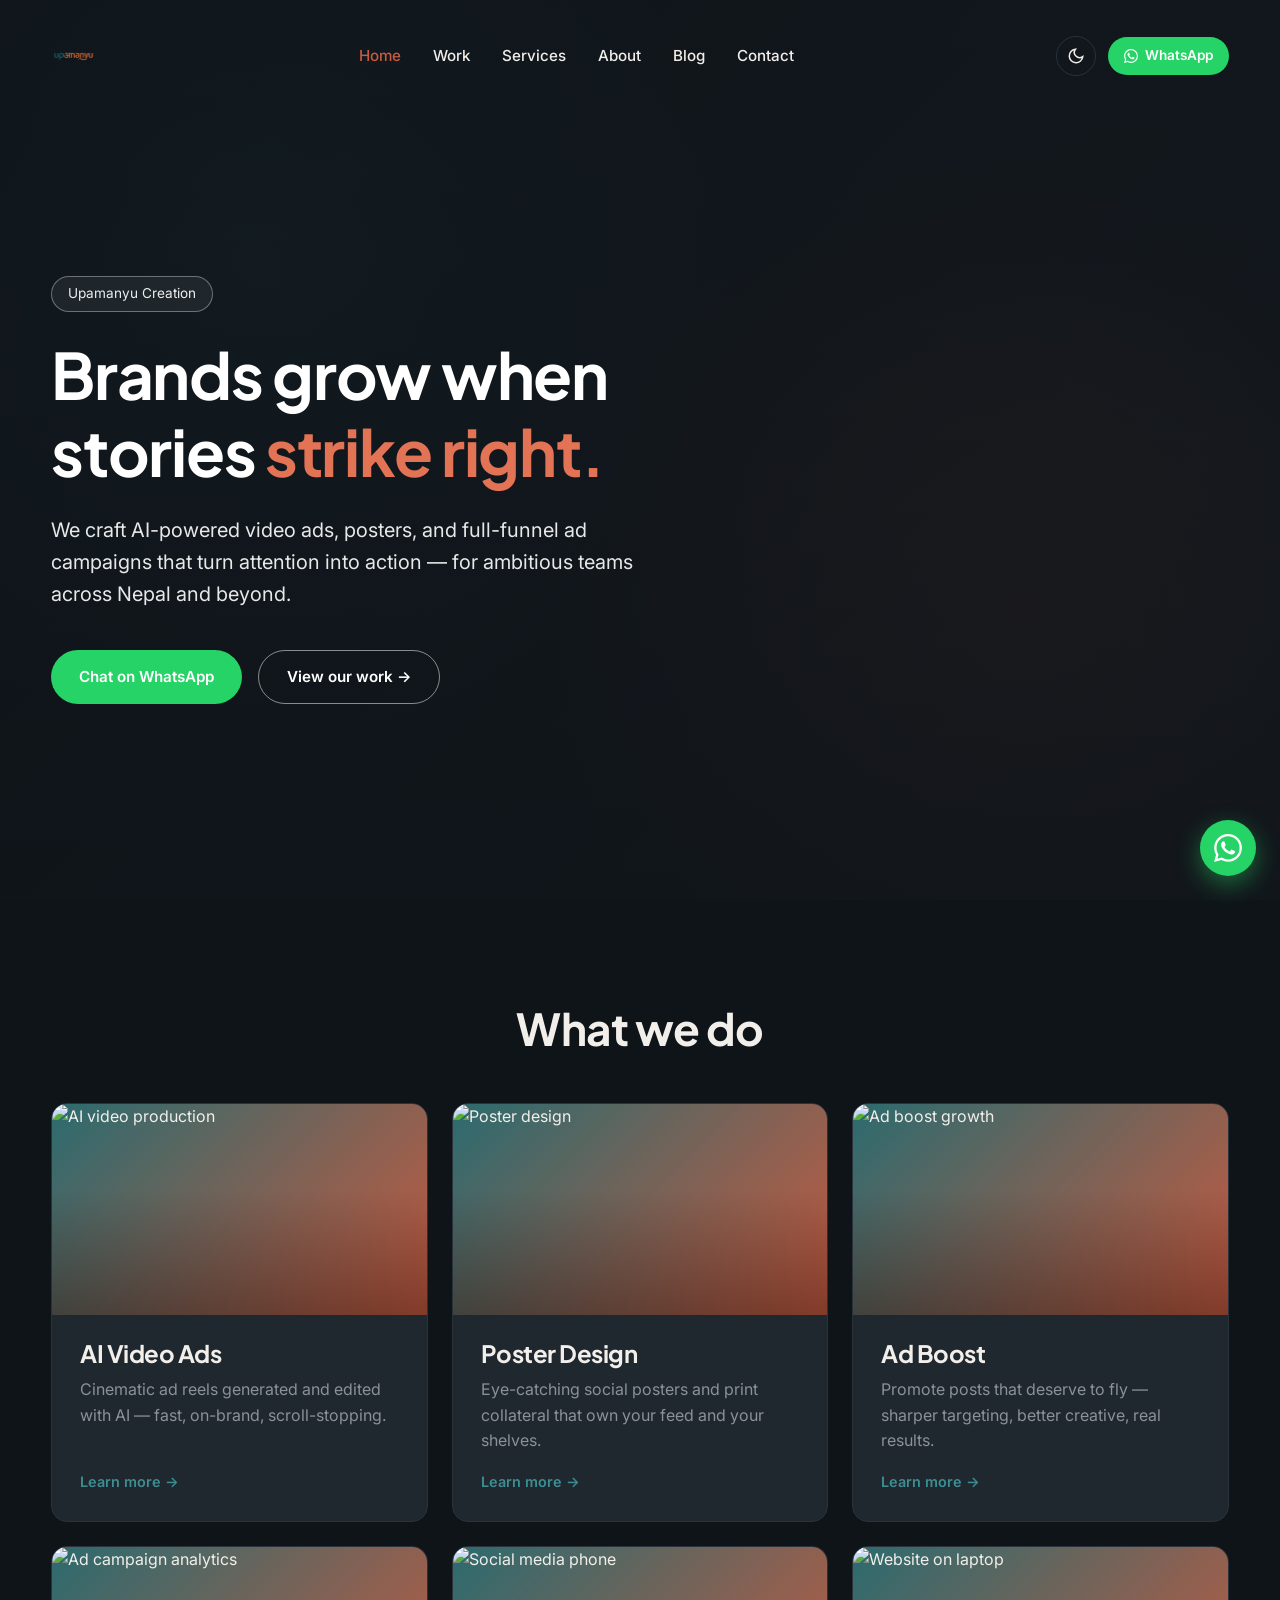
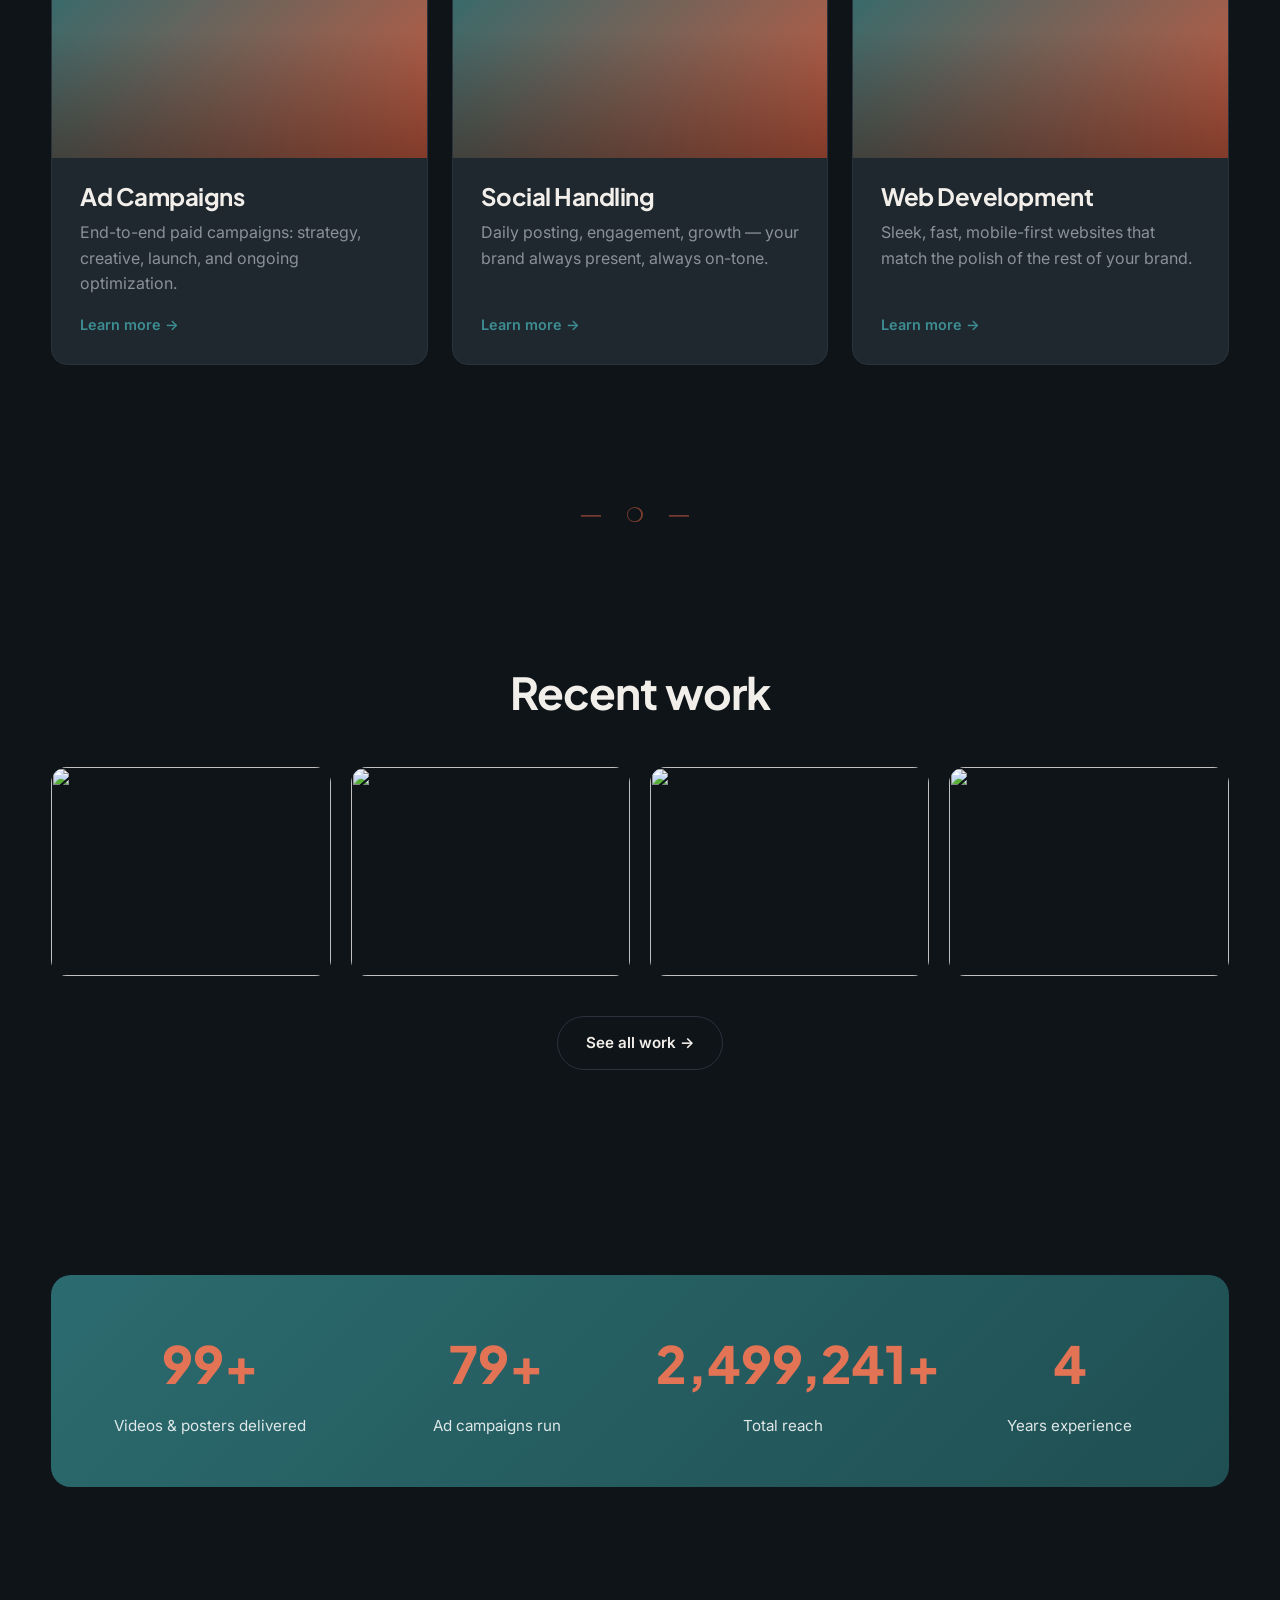
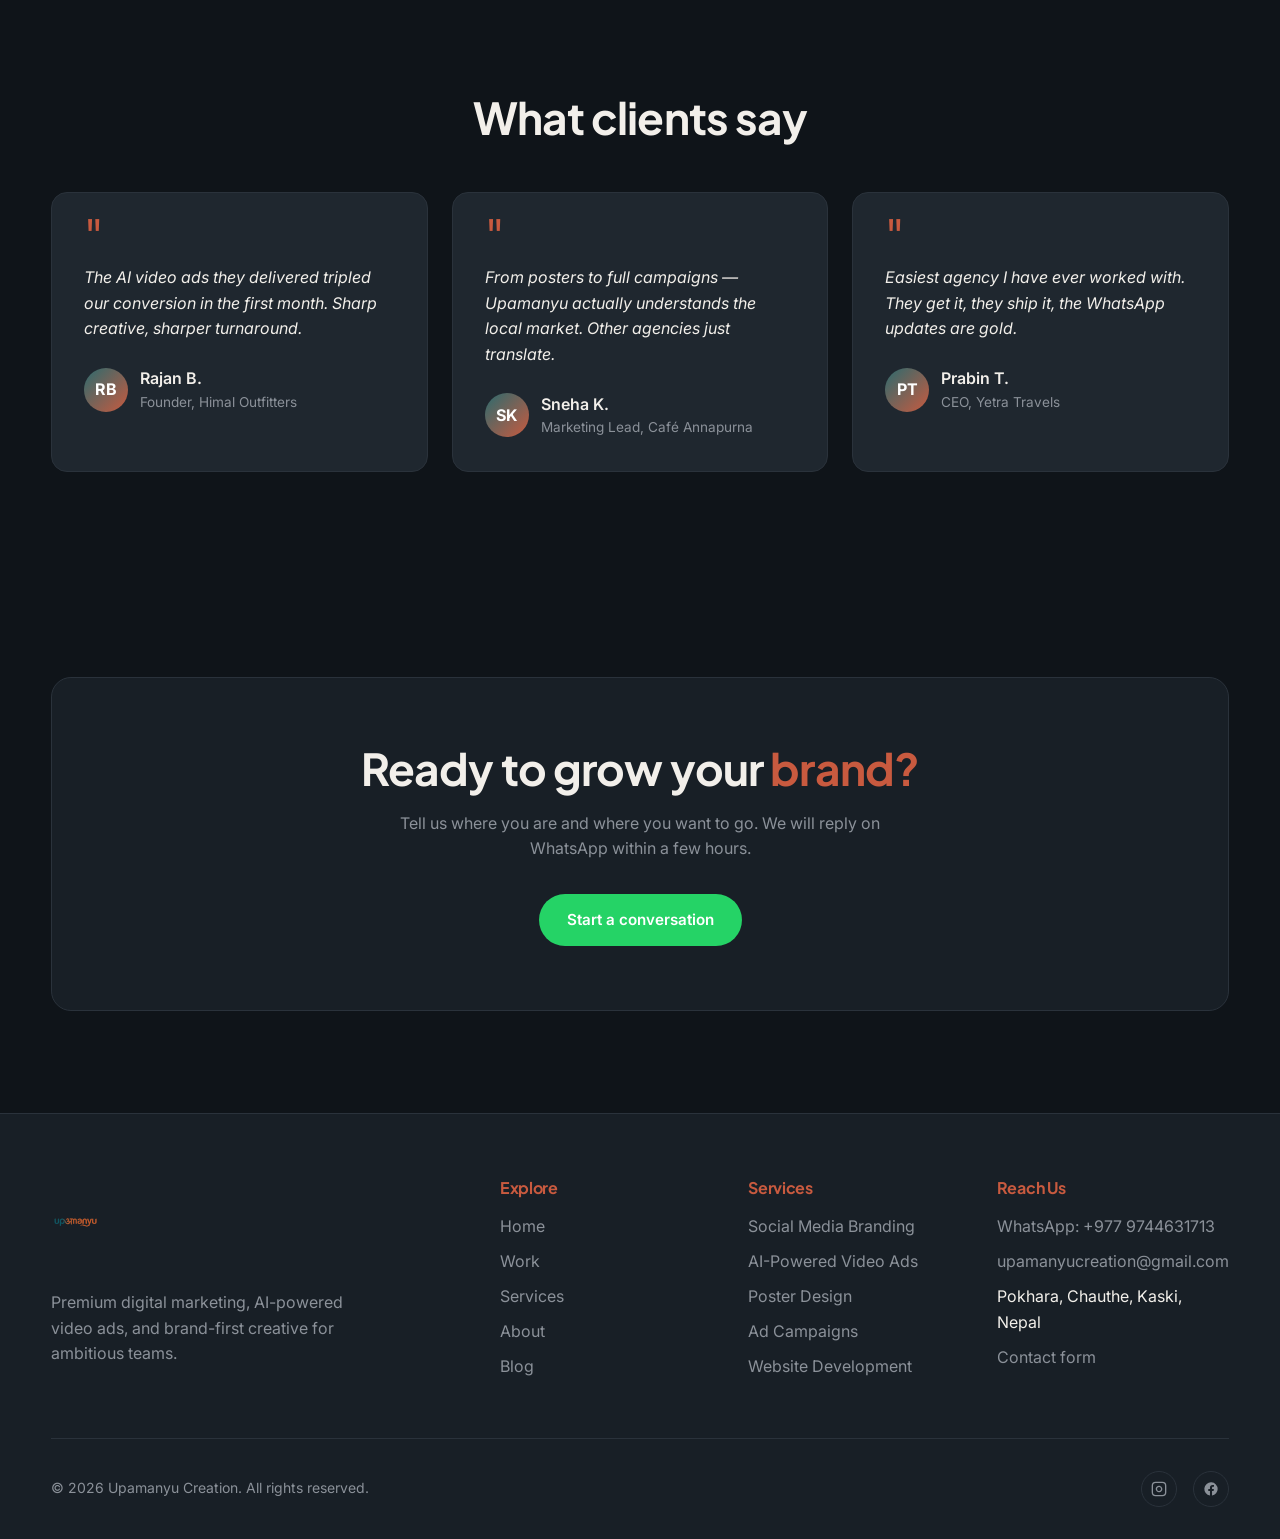
==== index.html @ 0002d5b5 "Initial commit: Upamanyu Creation website Static marketing site with local-only admin upload tool ba" ====
<!DOCTYPE html>
<html lang="en">
<head>
  <meta charset="UTF-8">
  <meta name="viewport" content="width=device-width, initial-scale=1.0">
  <title>Upamanyu Creation — AI-Powered Digital Marketing</title>
  <meta name="description" content="Upamanyu Creation — AI-powered video ads, poster design, ad campaigns, and digital marketing for ambitious brands.">
  <link rel="icon" href="assets/logo.png">
  <link rel="preconnect" href="https://fonts.googleapis.com">
  <link rel="preconnect" href="https://fonts.gstatic.com" crossorigin>
  <link href="https://fonts.googleapis.com/css2?family=Inter:wght@400;500;600&family=Plus+Jakarta+Sans:wght@600;700;800&family=Noto+Sans+Devanagari:wght@500;700&display=swap" rel="stylesheet">
  <link rel="stylesheet" href="css/styles.css">
</head>
<body data-page="home">

  <!-- ====== NAVBAR ====== -->
  <nav class="navbar">
    <div class="container">
      <a href="index.html" class="nav-logo"><img src="assets/logo.png" alt="Upamanyu Creation"></a>
      <ul class="nav-links">
        <li><a href="index.html">Home</a></li>
        <li><a href="work.html">Work</a></li>
        <li><a href="services.html">Services</a></li>
        <li><a href="about.html">About</a></li>
        <li><a href="blog.html">Blog</a></li>
        <li><a href="contact.html">Contact</a></li>
      </ul>
      <div class="nav-actions">
        <button class="theme-toggle" data-theme-toggle aria-label="Toggle theme">
          <svg class="icon-moon" width="18" height="18" viewBox="0 0 24 24" fill="none" stroke="currentColor" stroke-width="2"><path d="M21 12.79A9 9 0 1 1 11.21 3 7 7 0 0 0 21 12.79z"/></svg>
          <svg class="icon-sun"  width="18" height="18" viewBox="0 0 24 24" fill="none" stroke="currentColor" stroke-width="2"><circle cx="12" cy="12" r="4"/><path d="M12 2v2M12 20v2M4.93 4.93l1.41 1.41M17.66 17.66l1.41 1.41M2 12h2M20 12h2M4.93 19.07l1.41-1.41M17.66 6.34l1.41-1.41"/></svg>
        </button>
        <a class="nav-whatsapp" href="https://wa.me/9779744631713" target="_blank" rel="noopener">
          <svg width="14" height="14" viewBox="0 0 24 24" fill="currentColor"><path d="M.057 24l1.687-6.163a11.867 11.867 0 0 1-1.587-5.946C.16 5.335 5.495 0 12.05 0a11.82 11.82 0 0 1 8.413 3.488 11.824 11.824 0 0 1 3.48 8.414c-.003 6.557-5.338 11.892-11.893 11.892a11.9 11.9 0 0 1-5.688-1.448L.057 24zm6.597-3.807c1.676.995 3.276 1.591 5.392 1.592 5.448 0 9.886-4.434 9.889-9.885.002-5.462-4.415-9.89-9.881-9.892-5.452 0-9.887 4.434-9.889 9.884-.001 2.225.651 3.891 1.746 5.634l-.999 3.648 3.742-.981zm11.387-5.464c-.074-.124-.272-.198-.57-.347-.297-.149-1.758-.868-2.031-.967-.272-.099-.47-.149-.669.149-.198.297-.768.967-.941 1.165-.173.198-.347.223-.644.074-.297-.149-1.255-.462-2.39-1.475-.883-.788-1.48-1.761-1.653-2.059-.173-.297-.018-.458.13-.606.134-.133.297-.347.446-.521.149-.173.198-.297.297-.495.099-.198.05-.371-.025-.52-.075-.149-.669-1.611-.916-2.206-.242-.579-.487-.5-.669-.51l-.57-.01c-.198 0-.52.074-.792.371-.272.297-1.04 1.016-1.04 2.479 0 1.462 1.065 2.875 1.213 3.074.149.198 2.095 3.2 5.076 4.487.71.306 1.263.489 1.694.626.712.226 1.36.194 1.872.118.571-.085 1.758-.719 2.006-1.413.248-.694.248-1.289.173-1.413z"/></svg>
          WhatsApp
        </a>
        <button class="hamburger" aria-label="Open menu"><span></span><span></span><span></span></button>
      </div>
    </div>
  </nav>

  <!-- ====== HERO ====== -->
  <section class="hero">
    <div class="hero-bg"></div>
    <video class="hero-bg-video" autoplay muted loop playsinline preload="metadata" aria-hidden="true">
      <source src="assets/videos/main-bg.mp4" type="video/mp4">
    </video>
    <div class="hero-bg-overlay"></div>
    <div class="container">
      <div class="hero-content reveal">
        <span class="hero-eyebrow">Upamanyu Creation</span>
        <h1>Brands grow when stories <span class="accent">strike right.</span></h1>
        <p class="lead">We craft AI-powered video ads, posters, and full-funnel ad campaigns that turn attention into action — for ambitious teams across Nepal and beyond.</p>
        <div class="hero-ctas">
          <a class="btn btn-whatsapp" href="https://wa.me/9779744631713" target="_blank" rel="noopener">Chat on WhatsApp</a>
          <a class="btn btn-secondary" href="work.html">View our work →</a>
        </div>
      </div>
    </div>
  </section>

  <!-- ====== SERVICES TEASER ====== -->
  <section class="section">
    <div class="container">
      <div class="section-title reveal">
        <h2>What we do</h2>
      </div>
      <div class="services-grid">
        <a class="service-card reveal" href="services.html#ai-video">
          <div class="thumb"><img src="https://images.unsplash.com/photo-1492691527719-9d1e07e534b4?w=900&q=70" alt="AI video production"></div>
          <div class="body"><h3>AI Video Ads</h3><p>Cinematic ad reels generated and edited with AI — fast, on-brand, scroll-stopping.</p><span>Learn more →</span></div>
        </a>
        <a class="service-card reveal" href="services.html#posters">
          <div class="thumb"><img src="https://images.unsplash.com/photo-1558655146-9f40138edfeb?w=900&q=70" alt="Poster design"></div>
          <div class="body"><h3>Poster Design</h3><p>Eye-catching social posters and print collateral that own your feed and your shelves.</p><span>Learn more →</span></div>
        </a>
        <a class="service-card reveal" href="services.html#boost">
          <div class="thumb"><img src="https://images.unsplash.com/photo-1432888622747-4eb9a8efeb07?w=900&q=70" alt="Ad boost growth"></div>
          <div class="body"><h3>Ad Boost</h3><p>Promote posts that deserve to fly — sharper targeting, better creative, real results.</p><span>Learn more →</span></div>
        </a>
        <a class="service-card reveal" href="services.html#campaigns">
          <div class="thumb"><img src="https://images.unsplash.com/photo-1551288049-bebda4e38f71?w=900&q=70" alt="Ad campaign analytics"></div>
          <div class="body"><h3>Ad Campaigns</h3><p>End-to-end paid campaigns: strategy, creative, launch, and ongoing optimization.</p><span>Learn more →</span></div>
        </a>
        <a class="service-card reveal" href="services.html#social">
          <div class="thumb"><img src="https://images.unsplash.com/photo-1611162617213-7d7a39e9b1d7?w=900&q=70" alt="Social media phone"></div>
          <div class="body"><h3>Social Handling</h3><p>Daily posting, engagement, growth — your brand always present, always on-tone.</p><span>Learn more →</span></div>
        </a>
        <a class="service-card reveal" href="services.html#web">
          <div class="thumb"><img src="https://images.unsplash.com/photo-1517180102446-f3ece451e9d8?w=900&q=70" alt="Website on laptop"></div>
          <div class="body"><h3>Web Development</h3><p>Sleek, fast, mobile-first websites that match the polish of the rest of your brand.</p><span>Learn more →</span></div>
        </a>
      </div>
    </div>
  </section>

  <div class="section-divider">— ❍ —</div>

  <!-- ====== FEATURED WORK ====== -->
  <section class="section">
    <div class="container">
      <div class="section-title reveal">
        <h2>Recent work</h2>
      </div>
      <div class="work-preview">
        <div class="card reveal"><img src="https://images.unsplash.com/photo-1611162617213-7d7a39e9b1d7?w=800&q=70" alt=""><div class="overlay"><div><span>Video Ad</span><h4>Spring collection reel</h4></div></div></div>
        <div class="card reveal"><img src="https://images.unsplash.com/photo-1542744173-8e7e53415bb0?w=800&q=70" alt=""><div class="overlay"><div><span>Campaign</span><h4>Festival launch</h4></div></div></div>
        <div class="card reveal"><img src="https://images.unsplash.com/photo-1559136555-9303baea8ebd?w=800&q=70" alt=""><div class="overlay"><div><span>Poster</span><h4>Café opening</h4></div></div></div>
        <div class="card reveal"><img src="https://images.unsplash.com/photo-1552664730-d307ca884978?w=800&q=70" alt=""><div class="overlay"><div><span>Social</span><h4>Brand refresh</h4></div></div></div>
      </div>
      <div style="text-align:center"><a class="btn btn-secondary" href="work.html">See all work →</a></div>
    </div>
  </section>

  <!-- ====== STATS STRIP ====== -->
  <section class="section">
    <div class="container">
      <div class="stats-strip reveal">
        <div><span class="stat-num" data-counter="100" data-suffix="+">0</span><span class="stat-label">Videos &amp; posters delivered</span></div>
        <div><span class="stat-num" data-counter="80" data-suffix="+">0</span><span class="stat-label">Ad campaigns run</span></div>
        <div><span class="stat-num" data-counter="2500000" data-suffix="+">0</span><span class="stat-label">Total reach</span></div>
        <div><span class="stat-num" data-counter="5">0</span><span class="stat-label">Years experience</span></div>
      </div>
    </div>
  </section>

  <!-- ====== TESTIMONIALS ====== -->
  <section class="section">
    <div class="container">
      <div class="section-title reveal">
        <h2>What clients say</h2>
      </div>
      <div class="testimonials-grid">
        <div class="testimonial reveal"><div class="quote-mark">"</div><p>The AI video ads they delivered tripled our conversion in the first month. Sharp creative, sharper turnaround.</p><div class="author"><div class="avatar">RB</div><div><div class="name">Rajan B.</div><div class="role">Founder, Himal Outfitters</div></div></div></div>
        <div class="testimonial reveal"><div class="quote-mark">"</div><p>From posters to full campaigns — Upamanyu actually understands the local market. Other agencies just translate.</p><div class="author"><div class="avatar">SK</div><div><div class="name">Sneha K.</div><div class="role">Marketing Lead, Café Annapurna</div></div></div></div>
        <div class="testimonial reveal"><div class="quote-mark">"</div><p>Easiest agency I have ever worked with. They get it, they ship it, the WhatsApp updates are gold.</p><div class="author"><div class="avatar">PT</div><div><div class="name">Prabin T.</div><div class="role">CEO, Yetra Travels</div></div></div></div>
      </div>
    </div>
  </section>

  <!-- ====== CTA BAND ====== -->
  <section class="section">
    <div class="container">
      <div class="cta-band reveal">
        <h2>Ready to grow your <span class="accent">brand?</span></h2>
        <p>Tell us where you are and where you want to go. We will reply on WhatsApp within a few hours.</p>
        <a class="btn btn-whatsapp" href="https://wa.me/9779744631713" target="_blank" rel="noopener">Start a conversation</a>
      </div>
    </div>
  </section>

  <!-- ====== FOOTER ====== -->
  <footer class="footer">
    <div class="container">
      <div class="footer-grid">
        <div class="footer-brand">
          <img src="assets/logo.png" alt="Upamanyu Creation">
          <p>Premium digital marketing, AI-powered video ads, and brand-first creative for ambitious teams.</p>
        </div>
        <div class="footer-col">
          <h4>Explore</h4>
          <ul>
            <li><a href="index.html">Home</a></li>
            <li><a href="work.html">Work</a></li>
            <li><a href="services.html">Services</a></li>
            <li><a href="about.html">About</a></li>
            <li><a href="blog.html">Blog</a></li>
          </ul>
        </div>
        <div class="footer-col">
          <h4>Services</h4>
          <ul>
            <li><a href="services.html">Social Media Branding</a></li>
            <li><a href="services.html">AI-Powered Video Ads</a></li>
            <li><a href="services.html">Poster Design</a></li>
            <li><a href="services.html">Ad Campaigns</a></li>
            <li><a href="services.html">Website Development</a></li>
          </ul>
        </div>
        <div class="footer-col">
          <h4>Reach Us</h4>
          <ul>
            <li><a href="https://wa.me/9779744631713" target="_blank" rel="noopener">WhatsApp: +977 9744631713</a></li>
            <li><a href="mailto:upamanyucreation@gmail.com">upamanyucreation@gmail.com</a></li>
            <li>Pokhara, Chauthe, Kaski, Nepal</li>
            <li><a href="contact.html">Contact form</a></li>
          </ul>
        </div>
      </div>
      <div class="footer-bottom">
        <span>&copy; 2026 Upamanyu Creation. All rights reserved.</span>
        <div class="social-icons">
          <a href="https://www.instagram.com/upamanyu.creation" target="_blank" rel="noopener" aria-label="Instagram"><svg width="16" height="16" viewBox="0 0 24 24" fill="none" stroke="currentColor" stroke-width="2"><rect x="2" y="2" width="20" height="20" rx="5"/><path d="M16 11.37A4 4 0 1 1 12.63 8 4 4 0 0 1 16 11.37z"/><line x1="17.5" y1="6.5" x2="17.51" y2="6.5"/></svg></a>
          <a href="https://www.facebook.com/share/1cWXGLbmMQ/" target="_blank" rel="noopener" aria-label="Facebook"><svg width="16" height="16" viewBox="0 0 24 24" fill="currentColor"><path d="M22 12a10 10 0 1 0-11.56 9.88v-6.99H7.9V12h2.54V9.8c0-2.5 1.49-3.89 3.78-3.89 1.09 0 2.24.2 2.24.2v2.46h-1.26c-1.24 0-1.63.77-1.63 1.56V12h2.78l-.45 2.89h-2.33v6.99A10 10 0 0 0 22 12z"/></svg></a>
        </div>
      </div>
    </div>
  </footer>

  <!-- ====== FLOATING WHATSAPP ====== -->
  <a class="float-whatsapp" href="https://wa.me/9779744631713" target="_blank" rel="noopener" aria-label="Chat on WhatsApp">
    <svg width="28" height="28" viewBox="0 0 24 24" fill="currentColor"><path d="M.057 24l1.687-6.163a11.867 11.867 0 0 1-1.587-5.946C.16 5.335 5.495 0 12.05 0a11.82 11.82 0 0 1 8.413 3.488 11.824 11.824 0 0 1 3.48 8.414c-.003 6.557-5.338 11.892-11.893 11.892a11.9 11.9 0 0 1-5.688-1.448L.057 24zm6.597-3.807c1.676.995 3.276 1.591 5.392 1.592 5.448 0 9.886-4.434 9.889-9.885.002-5.462-4.415-9.89-9.881-9.892-5.452 0-9.887 4.434-9.889 9.884-.001 2.225.651 3.891 1.746 5.634l-.999 3.648 3.742-.981zm11.387-5.464c-.074-.124-.272-.198-.57-.347-.297-.149-1.758-.868-2.031-.967-.272-.099-.47-.149-.669.149-.198.297-.768.967-.941 1.165-.173.198-.347.223-.644.074-.297-.149-1.255-.462-2.39-1.475-.883-.788-1.48-1.761-1.653-2.059-.173-.297-.018-.458.13-.606.134-.133.297-.347.446-.521.149-.173.198-.297.297-.495.099-.198.05-.371-.025-.52-.075-.149-.669-1.611-.916-2.206-.242-.579-.487-.5-.669-.51l-.57-.01c-.198 0-.52.074-.792.371-.272.297-1.04 1.016-1.04 2.479 0 1.462 1.065 2.875 1.213 3.074.149.198 2.095 3.2 5.076 4.487.71.306 1.263.489 1.694.626.712.226 1.36.194 1.872.118.571-.085 1.758-.719 2.006-1.413.248-.694.248-1.289.173-1.413z"/></svg>
  </a>

  <script src="js/main.js"></script>
  <script src="js/animations.js"></script>
</body>
</html>
---- css/styles.css ----
/* =========================================================
   Upamanyu Creation — Global Stylesheet
   Sections:
     1. Reset & base
     2. Theme variables (dark / light)
     3. Typography
     4. Layout primitives (.container, .section)
     5. Buttons & links
     6. Navbar
     7. Footer
     8. Floating WhatsApp
     9. Devanagari motif utilities
    10. Animations / scroll reveals
    11. Page-specific (home / work / services / about / blog / contact)
    12. Responsive breakpoints
   ========================================================= */

/* 1. Reset & base ----------------------------------------- */
*, *::before, *::after { box-sizing: border-box; margin: 0; padding: 0; }
html { scroll-behavior: smooth; -webkit-text-size-adjust: 100%; }
body {
  font-family: 'Inter', system-ui, -apple-system, sans-serif;
  background: var(--bg);
  color: var(--text);
  line-height: 1.6;
  min-height: 100vh;
  transition: background 0.3s ease, color 0.3s ease;
}
img, video { max-width: 100%; height: auto; display: block; }
a { color: inherit; text-decoration: none; }
button { font: inherit; cursor: pointer; border: 0; background: transparent; color: inherit; }
ul, ol { list-style: none; }

/* 2. Theme variables -------------------------------------- */
:root,
[data-theme="dark"] {
  --bg: #0F1419;
  --bg-elevated: #181F26;
  --bg-card: #1F272F;
  --text: #F2EFEA;
  --text-muted: #8B9199;
  --teal: #2B6B6F;
  --teal-bright: #3D8E93;
  --orange: #C85A3F;
  --orange-bright: #E27355;
  --border: #2A323B;
  --shadow: 0 10px 30px rgba(0,0,0,0.4);
  --overlay: rgba(15,20,25,0.7);
}
[data-theme="light"] {
  --bg: #FAF7F2;
  --bg-elevated: #FFFFFF;
  --bg-card: #FFFFFF;
  --text: #1A1F24;
  --text-muted: #6B7280;
  --teal: #2B6B6F;
  --teal-bright: #1F4F52;
  --orange: #C85A3F;
  --orange-bright: #A8492F;
  --border: #E5E0D7;
  --shadow: 0 10px 30px rgba(0,0,0,0.08);
  --overlay: rgba(255,255,255,0.85);
}

/* 3. Typography ------------------------------------------- */
h1, h2, h3, h4 {
  font-family: 'Plus Jakarta Sans', 'Inter', sans-serif;
  font-weight: 700;
  line-height: 1.2;
  letter-spacing: -0.02em;
}
h1 { font-size: clamp(2.25rem, 5vw, 4rem); }
h2 { font-size: clamp(1.75rem, 3.5vw, 2.75rem); }
h3 { font-size: 1.5rem; }
h4 { font-size: 1.125rem; }
.devanagari { font-family: 'Noto Sans Devanagari', 'Plus Jakarta Sans', sans-serif; }
.text-muted { color: var(--text-muted); }
.text-teal { color: var(--teal-bright); }
.text-orange { color: var(--orange); }

/* 4. Layout primitives ------------------------------------ */
.container { width: min(1200px, 92%); margin: 0 auto; }
.section { padding: clamp(4rem, 8vw, 7rem) 0; }
.section-title {
  text-align: center;
  margin-bottom: 3rem;
}
.section-title .devanagari {
  display: block;
  color: var(--orange);
  font-size: 1.5rem;
  margin-bottom: 0.5rem;
}

/* 5. Buttons --------------------------------------------- */
.btn {
  display: inline-flex; align-items: center; gap: 0.5rem;
  padding: 0.875rem 1.75rem;
  border-radius: 999px;
  font-weight: 600;
  font-size: 0.95rem;
  transition: transform 0.2s ease, background 0.2s ease, color 0.2s ease;
}
.btn-primary { background: var(--orange); color: #fff; }
.btn-primary:hover { background: var(--orange-bright); transform: translateY(-2px); }
.btn-secondary {
  background: transparent; color: var(--text);
  border: 1px solid var(--border);
}
.btn-secondary:hover { border-color: var(--teal-bright); color: var(--teal-bright); }
.btn-whatsapp { background: #25D366; color: #fff; }
.btn-whatsapp:hover { background: #1EB855; transform: translateY(-2px); }

/* Theme toggle button ------------------------------------ */
.theme-toggle {
  width: 40px; height: 40px;
  display: inline-flex; align-items: center; justify-content: center;
  border-radius: 50%;
  border: 1px solid var(--border);
  transition: background 0.2s, transform 0.2s;
}
.theme-toggle:hover { background: var(--bg-elevated); transform: rotate(15deg); }
.theme-toggle .icon-sun { display: none; }
.theme-toggle .icon-moon { display: block; }
[data-theme="light"] .theme-toggle .icon-sun { display: block; }
[data-theme="light"] .theme-toggle .icon-moon { display: none; }

/* 6. Navbar ---------------------------------------------- */
.navbar {
  position: fixed; top: 0; left: 0; right: 0; z-index: 100;
  padding: 1rem 0;
  background: transparent;
  transition: background 0.3s ease, padding 0.3s ease, box-shadow 0.3s ease;
}
.navbar.scrolled {
  background: var(--bg);
  padding: 0.6rem 0;
  box-shadow: var(--shadow);
}
.navbar .container {
  display: flex; align-items: center; justify-content: space-between;
}
.nav-logo { display: inline-flex; align-items: center; }
.nav-logo img {
  height: 80px;
  background: transparent;
  padding: 0;
  transition: transform 0.2s, height 0.2s ease;
}
.nav-logo img:hover { transform: scale(1.04); }
.navbar.scrolled .nav-logo img { height: 60px; }
.nav-links {
  display: flex; gap: 2rem; align-items: center;
}
.nav-links a {
  font-weight: 500; font-size: 0.95rem;
  position: relative;
  transition: color 0.2s;
}
.nav-links a:hover { color: var(--teal-bright); }
.nav-links a.active { color: var(--orange); }
.nav-actions {
  display: flex; gap: 0.75rem; align-items: center;
}
.nav-whatsapp {
  display: inline-flex; align-items: center; gap: 0.4rem;
  padding: 0.5rem 1rem;
  background: #25D366; color: #fff;
  border-radius: 999px;
  font-size: 0.85rem; font-weight: 600;
  transition: transform 0.2s;
}
.nav-whatsapp:hover { transform: translateY(-2px); }
.hamburger {
  display: none;
  width: 28px; height: 22px;
  flex-direction: column; justify-content: space-between;
}
.hamburger span {
  display: block; height: 2px; background: var(--text);
  transition: transform 0.3s, opacity 0.2s;
}
.hamburger.active span:nth-child(1) { transform: translateY(10px) rotate(45deg); }
.hamburger.active span:nth-child(2) { opacity: 0; }
.hamburger.active span:nth-child(3) { transform: translateY(-10px) rotate(-45deg); }
body.no-scroll { overflow: hidden; }

/* 7. Footer ---------------------------------------------- */
.footer {
  background: var(--bg-elevated);
  padding: 4rem 0 2rem;
  border-top: 1px solid var(--border);
}
.footer-grid {
  display: grid;
  grid-template-columns: 2fr 1fr 1fr 1fr;
  gap: 3rem;
  margin-bottom: 3rem;
}
.footer-brand img {
  height: 88px;
  margin-bottom: 1rem;
  background: transparent;
  padding: 0;
  display: inline-block;
}
.footer-brand p { color: var(--text-muted); max-width: 320px; }
.footer-col h4 { margin-bottom: 1rem; font-size: 1rem; color: var(--orange); }
.footer-col ul li { margin-bottom: 0.6rem; }
.footer-col a { color: var(--text-muted); transition: color 0.2s; }
.footer-col a:hover { color: var(--text); }
.footer-bottom {
  padding-top: 2rem;
  border-top: 1px solid var(--border);
  display: flex; justify-content: space-between; align-items: center;
  flex-wrap: wrap; gap: 1rem;
  color: var(--text-muted); font-size: 0.875rem;
}
.social-icons { display: flex; gap: 1rem; }
.social-icons a {
  width: 36px; height: 36px;
  display: inline-flex; align-items: center; justify-content: center;
  border-radius: 50%; border: 1px solid var(--border);
  transition: background 0.2s, color 0.2s, border-color 0.2s;
}
.social-icons a:hover { background: var(--orange); color: #fff; border-color: var(--orange); }

/* 8. Floating WhatsApp ----------------------------------- */
.float-whatsapp {
  position: fixed; bottom: 1.5rem; right: 1.5rem; z-index: 90;
  width: 56px; height: 56px;
  background: #25D366; color: #fff;
  border-radius: 50%;
  display: inline-flex; align-items: center; justify-content: center;
  box-shadow: 0 8px 24px rgba(37,211,102,0.45);
  animation: pulse 2s infinite;
}
.float-whatsapp:hover { transform: scale(1.08); }
@keyframes pulse {
  0% { box-shadow: 0 0 0 0 rgba(37,211,102,0.7); }
  70% { box-shadow: 0 0 0 18px rgba(37,211,102,0); }
  100% { box-shadow: 0 0 0 0 rgba(37,211,102,0); }
}

/* 9. Section divider ------------------------------------- */
.section-divider {
  text-align: center; padding: 2rem 0;
  font-size: 1.25rem; color: var(--orange);
  opacity: 0.6; letter-spacing: 0.5em;
}

/* Active nav link by page ------------------------------- */
[data-page="home"]     .nav-links a[href="index.html"],
[data-page="work"]     .nav-links a[href="work.html"],
[data-page="services"] .nav-links a[href="services.html"],
[data-page="about"]    .nav-links a[href="about.html"],
[data-page="blog"]     .nav-links a[href="blog.html"],
[data-page="contact"]  .nav-links a[href="contact.html"] {
  color: var(--orange);
}

/* 11a. Home page ----------------------------------------- */
.hero {
  position: relative;
  min-height: 100vh;
  display: flex; align-items: center;
  overflow: hidden;
  padding-top: 5rem;
}
.hero-bg {
  position: absolute; inset: 0; z-index: -2;
  background: linear-gradient(135deg, var(--bg) 0%, var(--bg-elevated) 100%);
}
.hero-bg::before {
  content: ''; position: absolute; inset: 0;
  background:
    radial-gradient(circle at 20% 30%, rgba(43,107,111,0.18), transparent 40%),
    radial-gradient(circle at 80% 70%, rgba(200,90,63,0.18), transparent 40%);
}
.hero .hero-bg-video {
  position: absolute; inset: 0;
  width: 100%; height: 100%;
  object-fit: cover;
  z-index: -1;
}
.hero .hero-bg-overlay {
  position: absolute; inset: 0;
  background: linear-gradient(180deg, rgba(15,20,25,0.55) 0%, rgba(15,20,25,0.85) 100%);
  z-index: 0;
}
.hero > .container { position: relative; z-index: 1; }
.hero-watermark {
  position: absolute; right: -2rem; bottom: -4rem; z-index: -1;
  font-family: 'Noto Sans Devanagari', sans-serif;
  font-size: clamp(20rem, 40vw, 36rem);
  color: var(--orange);
  opacity: 0.05;
  line-height: 1;
  user-select: none;
}
.hero-content { max-width: 760px; }
.hero-eyebrow {
  display: inline-flex; align-items: center; gap: 0.5rem;
  padding: 0.4rem 1rem;
  border: 1px solid var(--border); border-radius: 999px;
  font-size: 0.85rem; color: var(--text-muted);
  margin-bottom: 1.5rem;
}
.hero-eyebrow .devanagari { color: var(--orange); }
.hero h1 { margin-bottom: 1.5rem; }
.hero h1 .accent { color: var(--orange); }
.hero p.lead {
  font-size: clamp(1.05rem, 1.8vw, 1.25rem);
  color: var(--text-muted);
  margin-bottom: 2.5rem;
  max-width: 600px;
}
.hero-ctas { display: flex; gap: 1rem; flex-wrap: wrap; }

/* Hero text + buttons stay light in BOTH themes (video bg is always dark) */
.hero h1,
[data-theme="light"] .hero h1 { color: #fff !important; }
.hero h1 .accent,
[data-theme="light"] .hero h1 .accent { color: var(--orange-bright) !important; }
.hero p.lead,
[data-theme="light"] .hero p.lead { color: rgba(255, 255, 255, 0.9) !important; }
.hero .hero-eyebrow,
[data-theme="light"] .hero .hero-eyebrow {
  color: rgba(255, 255, 255, 0.92) !important;
  border-color: rgba(255, 255, 255, 0.35) !important;
  background: rgba(255, 255, 255, 0.06) !important;
}
.hero .btn-secondary,
[data-theme="light"] .hero .btn-secondary {
  color: #fff !important;
  border-color: rgba(255, 255, 255, 0.5) !important;
  background: transparent !important;
}
.hero .btn-secondary:hover,
[data-theme="light"] .hero .btn-secondary:hover {
  border-color: var(--orange-bright) !important;
  color: var(--orange-bright) !important;
}

/* Service teaser grid */
.services-grid {
  display: grid;
  grid-template-columns: repeat(auto-fit, minmax(280px, 1fr));
  gap: 1.5rem;
}
.service-card {
  background: var(--bg-card);
  border: 1px solid var(--border);
  border-radius: 16px;
  overflow: hidden;
  transition: transform 0.3s, border-color 0.3s, box-shadow 0.3s;
  display: flex; flex-direction: column;
}
.service-card:hover {
  transform: translateY(-6px);
  border-color: var(--teal-bright);
  box-shadow: var(--shadow);
}
.service-card .thumb {
  position: relative;
  aspect-ratio: 16 / 9;
  overflow: hidden;
  background: linear-gradient(135deg, var(--teal), var(--orange));
}
.service-card .thumb img {
  width: 100%; height: 100%;
  object-fit: cover;
  transition: transform 0.4s ease;
}
.service-card:hover .thumb img { transform: scale(1.06); }
.service-card .thumb::after {
  content: '';
  position: absolute; inset: 0;
  background: linear-gradient(to top, rgba(0,0,0,0.35), transparent 60%);
  pointer-events: none;
}
.service-card .body { padding: 1.5rem 1.75rem 1.75rem; flex: 1; display: flex; flex-direction: column; }
.service-card h3 { margin-bottom: 0.6rem; color: var(--text); }
.service-card p { color: var(--text-muted); margin-bottom: 1rem; flex: 1; }
.service-card .body span { color: var(--teal-bright); font-weight: 600; font-size: 0.9rem; }
a.service-card { color: inherit; text-decoration: none; }

/* Featured work */
.work-preview {
  display: grid;
  grid-template-columns: repeat(auto-fit, minmax(260px, 1fr));
  gap: 1.25rem;
  margin-bottom: 2.5rem;
}
.work-preview .card {
  position: relative;
  aspect-ratio: 4 / 3;
  border-radius: 16px;
  overflow: hidden;
  cursor: pointer;
}
.work-preview .card img,
.work-preview .card video {
  width: 100%; height: 100%; object-fit: cover;
  transition: transform 0.5s;
}
.work-preview .card:hover img,
.work-preview .card:hover video { transform: scale(1.06); }
.work-preview .card .overlay {
  position: absolute; inset: 0;
  background: linear-gradient(to top, rgba(0,0,0,0.85), transparent 60%);
  display: flex; align-items: flex-end;
  padding: 1.25rem;
  color: #fff;
  opacity: 0; transition: opacity 0.3s;
}
.work-preview .card:hover .overlay { opacity: 1; }
.work-preview .card .overlay span { font-size: 0.8rem; color: var(--orange-bright); }
.work-preview .card .overlay h4 { color: #fff; }

/* Stats strip */
.stats-strip {
  background: linear-gradient(135deg, var(--teal) 0%, #1F4F52 100%);
  border-radius: 20px;
  padding: 3rem 2rem;
  display: grid;
  grid-template-columns: repeat(auto-fit, minmax(180px, 1fr));
  gap: 2rem;
  text-align: center;
  color: #fff;
}
.stats-strip .stat-num {
  font-family: 'Plus Jakarta Sans', sans-serif;
  font-size: clamp(2rem, 4vw, 3.25rem);
  font-weight: 800;
  color: var(--orange-bright);
  display: block;
  margin-bottom: 0.5rem;
}
.stats-strip .stat-label { font-size: 0.95rem; opacity: 0.85; }

/* Testimonials */
.testimonials-grid {
  display: grid;
  grid-template-columns: repeat(auto-fit, minmax(300px, 1fr));
  gap: 1.5rem;
}
.testimonial {
  background: var(--bg-card);
  padding: 2rem;
  border-radius: 16px;
  border: 1px solid var(--border);
}
.testimonial .quote-mark { font-size: 3rem; color: var(--orange); line-height: 0.5; margin-bottom: 1rem; }
.testimonial p { color: var(--text); margin-bottom: 1.5rem; font-style: italic; }
.testimonial .author { display: flex; align-items: center; gap: 0.75rem; }
.testimonial .avatar {
  width: 44px; height: 44px;
  background: linear-gradient(135deg, var(--teal), var(--orange));
  border-radius: 50%;
  display: inline-flex; align-items: center; justify-content: center;
  color: #fff; font-weight: 700;
}
.testimonial .author .name { font-weight: 600; }
.testimonial .author .role { color: var(--text-muted); font-size: 0.85rem; }

/* Final CTA band */
.cta-band {
  text-align: center;
  background: var(--bg-elevated);
  padding: 4rem 2rem;
  border-radius: 20px;
  border: 1px solid var(--border);
}
.cta-band h2 { margin-bottom: 1rem; }
.cta-band h2 .accent { color: var(--orange); }

/* 11b. Work page ----------------------------------------- */
.page-hero {
  padding: 8rem 0 3rem;
  text-align: center;
  background: var(--bg-elevated);
  border-bottom: 1px solid var(--border);
}
.page-hero h1 { margin-bottom: 1rem; }
.page-hero p { color: var(--text-muted); max-width: 580px; margin: 0 auto; }

/* Page hero with video background */
.page-hero-video {
  position: relative;
  overflow: hidden;
  padding: 9rem 0 5rem;
  background: var(--bg);
}
.page-hero-video .hero-bg-video,
.page-hero-video .hero-bg-poster {
  position: absolute; inset: 0;
  width: 100%; height: 100%;
  object-fit: cover;
  z-index: 0;
}
.page-hero-video .hero-bg-poster { z-index: 0; }
.page-hero-video .hero-bg-video { z-index: 1; }
.page-hero-video .hero-bg-overlay {
  position: absolute; inset: 0;
  background: linear-gradient(180deg, rgba(15,20,25,0.55) 0%, rgba(15,20,25,0.9) 100%);
  z-index: 2;
}
.page-hero-video > .container { position: relative; z-index: 3; }
.page-hero-video h1,
[data-theme="light"] .page-hero-video h1 { color: #fff; }
.page-hero-video p,
[data-theme="light"] .page-hero-video p { color: rgba(255,255,255,0.85); }

/* Page hero with logo watermark background */
.page-hero-logo {
  position: relative;
  overflow: hidden;
  padding: 9rem 0 5rem;
  background:
    radial-gradient(circle at 50% 50%, rgba(43,107,111,0.10), transparent 65%),
    linear-gradient(135deg, #FAF7F2 0%, #FFFFFF 50%, #FAF7F2 100%);
  border-bottom: 1px solid var(--border);
}
[data-theme="dark"] .page-hero-logo {
  background:
    radial-gradient(circle at 50% 50%, rgba(43,107,111,0.18), transparent 65%),
    linear-gradient(135deg, #181F26 0%, #2A323B 50%, #181F26 100%);
}
.page-hero-logo .logo-watermark {
  position: absolute;
  top: 50%; left: 50%;
  transform: translate(-50%, -50%);
  width: 80%; max-width: 720px;
  opacity: 0.16;
  z-index: 0;
  pointer-events: none;
  user-select: none;
}
[data-theme="dark"] .page-hero-logo .logo-watermark { opacity: 0.22; mix-blend-mode: screen; }
.page-hero-logo .logo-watermark img { width: 100%; height: auto; }
.page-hero-logo > .container { position: relative; z-index: 1; }
.page-hero-logo h1 { color: #1A1F24; }
[data-theme="dark"] .page-hero-logo h1 { color: #F2EFEA; }
.page-hero-logo p { color: #4B5563; }
[data-theme="dark"] .page-hero-logo p { color: rgba(242,239,234,0.8); }

.work-filters {
  display: flex; gap: 0.6rem; justify-content: center;
  flex-wrap: wrap; margin: 2rem 0 3rem;
}
.work-filters button {
  padding: 0.6rem 1.25rem;
  border: 1px solid var(--border);
  border-radius: 999px;
  font-size: 0.9rem; font-weight: 500;
  transition: background 0.2s, color 0.2s, border-color 0.2s;
}
.work-filters button:hover { border-color: var(--teal-bright); color: var(--teal-bright); }
.work-filters button.active { background: var(--orange); color: #fff; border-color: var(--orange); }

.work-grid {
  display: grid;
  grid-template-columns: repeat(auto-fill, minmax(260px, 1fr));
  gap: 1rem;
}
.work-grid .item {
  position: relative;
  aspect-ratio: 4 / 5;
  border-radius: 14px;
  overflow: hidden;
  background: var(--bg-card);
  cursor: pointer;
}
.work-grid .item.video { aspect-ratio: 9 / 16; }
.work-grid .item.poster { aspect-ratio: 3 / 4; }
.work-grid .item.campaign { aspect-ratio: 16 / 11; }
.work-grid .item img,
.work-grid .item video { width: 100%; height: 100%; object-fit: cover; transition: transform 0.5s; }
.work-grid .item:hover img,
.work-grid .item:hover video { transform: scale(1.05); }
.work-grid .item .meta {
  position: absolute; bottom: 0; left: 0; right: 0;
  padding: 1rem;
  background: linear-gradient(to top, rgba(0,0,0,0.9), transparent);
  color: #fff;
  transform: translateY(100%); transition: transform 0.3s;
}
.work-grid .item:hover .meta { transform: translateY(0); }
.work-grid .item.video::after {
  content: '';
  position: absolute;
  top: 50%; left: 50%;
  width: 60px; height: 60px;
  margin: -30px 0 0 -30px;
  border-radius: 50%;
  background: rgba(255, 255, 255, 0.92);
  background-image: url("data:image/svg+xml;utf8,<svg xmlns='http://www.w3.org/2000/svg' width='24' height='24' viewBox='0 0 24 24' fill='%23C85A3F'><path d='M8 5v14l11-7z'/></svg>");
  background-repeat: no-repeat;
  background-position: 56% 50%;
  background-size: 28px;
  box-shadow: 0 8px 24px rgba(0,0,0,0.4);
  transition: transform 0.3s, background 0.2s;
  pointer-events: none;
}
.work-grid .item.video:hover::after {
  transform: scale(1.1);
  background-color: #fff;
}
.work-grid .item .meta span { color: var(--orange-bright); font-size: 0.78rem; }
.work-grid .item.hidden { display: none; }

/* Lightbox */
.lightbox {
  position: fixed; inset: 0; z-index: 200;
  background: rgba(0,0,0,0.92);
  display: none;
  align-items: center; justify-content: center;
  padding: 2rem;
}
.lightbox.open { display: flex; }
.lightbox-content {
  max-width: 90vw; max-height: 90vh;
  position: relative;
}
.lightbox img,
.lightbox video { max-width: 90vw; max-height: 90vh; border-radius: 8px; }
.lightbox .close, .lightbox .nav-btn {
  position: absolute;
  background: rgba(255,255,255,0.1); color: #fff;
  width: 44px; height: 44px; border-radius: 50%;
  display: inline-flex; align-items: center; justify-content: center;
  font-size: 1.5rem;
  transition: background 0.2s;
}
.lightbox .close:hover, .lightbox .nav-btn:hover { background: rgba(255,255,255,0.2); }
.lightbox .close { top: -3rem; right: 0; }
.lightbox .prev { top: 50%; left: -3.5rem; transform: translateY(-50%); }
.lightbox .next { top: 50%; right: -3.5rem; transform: translateY(-50%); }
@media (max-width: 768px) {
  .lightbox .close { top: -2.5rem; right: 0; }
  .lightbox .prev { left: 0.5rem; }
  .lightbox .next { right: 0.5rem; }
}
.cta-band p { color: var(--text-muted); margin-bottom: 2rem; max-width: 540px; margin-left: auto; margin-right: auto; }

/* 11c. Services page ------------------------------------- */
.services-2col {
  display: grid;
  grid-template-columns: repeat(3, 1fr);
  gap: 1.5rem;
}
.service-block {
  display: flex;
  flex-direction: column;
  background: var(--bg-card);
  border: 1px solid var(--border);
  border-radius: 16px;
  overflow: hidden;
  transition: transform 0.3s, border-color 0.3s, box-shadow 0.3s;
}
.service-block:hover {
  transform: translateY(-4px);
  border-color: var(--teal-bright);
  box-shadow: var(--shadow);
}
.service-block > div:not(.visual) { padding: 1.25rem 1.5rem 1.5rem; flex: 1; display: flex; flex-direction: column; }
.service-block h2 { font-size: 1.35rem; margin-bottom: 0.5rem; }
.service-block > div:not(.visual) > p { font-size: 0.92rem; margin-bottom: 0.75rem; }
.service-block ul { flex: 1; margin: 0.5rem 0 1rem !important; font-size: 0.88rem; }
.service-block ul li { padding-left: 1.4rem; margin-bottom: 0.35rem; }
.service-block .btn { padding: 0.6rem 1.2rem; font-size: 0.85rem; }
@media (max-width: 1024px) {
  .services-2col { grid-template-columns: repeat(2, 1fr); }
}
@media (max-width: 600px) {
  .services-2col { grid-template-columns: 1fr; gap: 1.25rem; }
}
.service-block .visual {
  aspect-ratio: 16 / 9;
  border-radius: 0;
  background: linear-gradient(135deg, var(--teal), var(--orange));
  display: flex; align-items: center; justify-content: center;
  font-size: 5rem;
  position: relative;
  overflow: hidden;
}
.service-block .visual::after {
  content: '';
  position: absolute; inset: 0;
  background:
    radial-gradient(circle at 30% 20%, rgba(255,255,255,0.18), transparent 50%),
    radial-gradient(circle at 80% 80%, rgba(0,0,0,0.15), transparent 50%);
  pointer-events: none;
}
.service-block .visual img,
.service-block .visual video {
  position: absolute; inset: 0;
  width: 100%; height: 100%;
  object-fit: cover;
  z-index: 1;
}
.service-block .visual .badge {
  position: absolute; bottom: 1rem; left: 1rem;
  z-index: 2;
  padding: 0.4rem 0.85rem;
  background: rgba(15, 20, 25, 0.7);
  backdrop-filter: blur(8px);
  -webkit-backdrop-filter: blur(8px);
  color: #fff;
  border-radius: 999px;
  font-size: 0.78rem; font-weight: 600;
  display: inline-flex; align-items: center; gap: 0.4rem;
}
.service-block .visual .badge .dot {
  width: 8px; height: 8px; border-radius: 50%;
  background: var(--orange-bright);
  animation: pulse-dot 1.6s infinite;
}
@keyframes pulse-dot {
  0%, 100% { opacity: 1; transform: scale(1); }
  50% { opacity: 0.5; transform: scale(0.7); }
}
.service-block ul { margin: 1.5rem 0; }
.service-block ul li {
  position: relative;
  padding-left: 1.75rem;
  margin-bottom: 0.5rem;
  color: var(--text-muted);
}
.service-block ul li::before {
  content: '▸';
  position: absolute; left: 0;
  color: var(--orange);
  font-weight: 700;
}
/* 11d. About page ---------------------------------------- */
.about-intro {
  max-width: 760px; margin: 0 auto;
  text-align: center; font-size: 1.15rem;
  color: var(--text-muted);
}
.values-grid {
  display: grid;
  grid-template-columns: repeat(auto-fit, minmax(240px, 1fr));
  gap: 1.5rem;
  margin-top: 3rem;
}
.value-card {
  padding: 2rem;
  background: var(--bg-card);
  border: 1px solid var(--border);
  border-radius: 16px;
  text-align: center;
}
.value-card .num {
  font-family: 'Plus Jakarta Sans', sans-serif;
  font-size: 2.5rem; font-weight: 800;
  background: linear-gradient(135deg, var(--teal-bright), var(--orange));
  -webkit-background-clip: text; background-clip: text;
  -webkit-text-fill-color: transparent;
  display: block; margin-bottom: 0.5rem;
}
.team-grid {
  display: grid;
  grid-template-columns: repeat(auto-fit, minmax(220px, 1fr));
  gap: 1.5rem;
}
.team-card {
  text-align: center;
  padding: 2rem 1rem;
}
.team-photo {
  width: 130px; height: 130px;
  border-radius: 50%;
  background: linear-gradient(135deg, var(--teal), var(--orange));
  display: inline-flex; align-items: center; justify-content: center;
  color: #fff; font-size: 2.5rem; font-weight: 700;
  margin-bottom: 1rem;
}
.team-card .role { color: var(--text-muted); font-size: 0.9rem; }

/* 11e. Blog ---------------------------------------------- */
.blog-grid {
  display: grid;
  grid-template-columns: repeat(auto-fit, minmax(320px, 1fr));
  gap: 2.5rem;
}
.blog-card {
  background: var(--bg-card);
  border: 1px solid var(--border);
  border-radius: 16px;
  overflow: hidden;
  transition: transform 0.3s cubic-bezier(0.34, 1.56, 0.64, 1), box-shadow 0.3s;
  display: flex; flex-direction: column;
  position: relative;
}
.blog-card:hover { transform: translateY(-8px); box-shadow: var(--shadow); }
.blog-card .thumb {
  aspect-ratio: 16 / 10;
  background: linear-gradient(135deg, var(--teal), var(--orange));
  position: relative;
  overflow: hidden;
}
.blog-card .thumb::before {
  content: attr(data-category);
  position: absolute;
  top: 1rem; left: 1rem; right: 1rem;
  background: rgba(0,0,0,0.5);
  color: #fff;
  padding: 0.4rem 0.8rem;
  border-radius: 6px;
  font-size: 0.8rem;
  font-weight: 600;
  text-transform: uppercase;
  letter-spacing: 0.05em;
  display: inline-block;
  width: fit-content;
  backdrop-filter: blur(8px);
}
.blog-card .thumb::after {
  content: '';
  position: absolute; inset: 0;
  background:
    radial-gradient(circle at 25% 25%, rgba(255,255,255,0.2), transparent 50%),
    radial-gradient(circle at 75% 75%, rgba(0,0,0,0.15), transparent 50%);
}
.blog-card .body { padding: 1.75rem; flex: 1; display: flex; flex-direction: column; }
.blog-card .meta { color: var(--text-muted); font-size: 0.8rem; margin-bottom: 0.75rem; letter-spacing: 0.03em; }
.blog-card .meta span { display: inline-block; margin-right: 1rem; }
.blog-card h3 { margin-bottom: 0.75rem; font-size: 1.25rem; line-height: 1.4; }
.blog-card p { color: var(--text-muted); margin-bottom: 1.25rem; flex: 1; font-size: 0.95rem; line-height: 1.6; }
.blog-card a.read-more { color: var(--orange); font-weight: 600; font-size: 0.9rem; display: inline-flex; align-items: center; }
.blog-card a.read-more:hover { color: var(--orange-bright); }

/* Single post */
.post-hero {
  padding: 8rem 0 3rem;
  text-align: center;
  background: var(--bg-elevated);
  border-bottom: 1px solid var(--border);
}
.post-hero .meta { color: var(--text-muted); font-size: 0.9rem; margin-bottom: 1rem; letter-spacing: 0.03em; }
.post-hero .meta span { display: inline-block; margin-right: 1.5rem; }
.post-hero h1 { max-width: 800px; margin: 0 auto 1rem; }
.post-hero .author { color: var(--text-muted); font-size: 0.95rem; margin-top: 1rem; }
.post-content {
  max-width: 740px;
  margin: 0 auto;
  font-size: 1.05rem;
  line-height: 1.8;
}
.post-content h2 { margin: 2.5rem 0 1rem; font-size: 1.75rem; }
.post-content h3 { margin: 2rem 0 0.75rem; font-size: 1.4rem; }
.post-content p, .post-content ul, .post-content ol { margin-bottom: 1.25rem; }
.post-content ul li, .post-content ol li { margin-bottom: 0.75rem; padding-left: 1.75rem; position: relative; }
.post-content ul li::before {
  content: '\25B8';
  color: var(--orange); position: absolute; left: 0; font-size: 0.8rem;
}
.post-content blockquote {
  margin: 2.5rem 0;
  padding: 1.75rem 2rem;
  border-left: 4px solid var(--orange);
  background: var(--bg-elevated);
  font-style: italic;
  color: var(--text-muted);
  border-radius: 4px;
}
.related-posts {
  margin-top: 5rem;
  padding-top: 3rem;
  border-top: 1px solid var(--border);
}
.related-posts h3 { margin-bottom: 2rem; font-size: 1.5rem; }
.related-grid {
  display: grid;
  grid-template-columns: repeat(auto-fit, minmax(280px, 1fr));
  gap: 2rem;
}
.related-card {
  background: var(--bg-card);
  border: 1px solid var(--border);
  border-radius: 12px;
  padding: 1.5rem;
  transition: transform 0.3s, box-shadow 0.3s;
}
.related-card:hover { transform: translateY(-4px); box-shadow: var(--shadow); }
.related-card a {
  display: block;
  color: inherit;
}
.related-card h4 { font-size: 1.1rem; margin-bottom: 0.5rem; }
.related-card .meta { color: var(--text-muted); font-size: 0.85rem; margin-bottom: 0.75rem; }

/* 11f. Contact ------------------------------------------- */
.contact-grid {
  display: grid;
  grid-template-columns: 1fr 1fr;
  gap: 4rem;
  align-items: start;
}
.contact-channels { display: grid; gap: 1rem; }
.channel {
  display: flex; gap: 1rem; align-items: center;
  padding: 1.25rem 1.5rem;
  background: var(--bg-card);
  border: 1px solid var(--border);
  border-radius: 14px;
  transition: border-color 0.2s, transform 0.2s;
}
.channel:hover { border-color: var(--orange); transform: translateX(4px); }
.channel .icon {
  width: 44px; height: 44px;
  background: var(--bg-elevated);
  border-radius: 12px;
  display: inline-flex; align-items: center; justify-content: center;
  font-size: 1.25rem;
}
.channel.whatsapp .icon { background: #25D366; color: #fff; }
.channel .label { font-size: 0.78rem; color: var(--text-muted); }
.channel .value { font-weight: 600; }

.contact-form-card {
  padding: 2rem;
  background: var(--bg-card);
  border: 1px solid var(--border);
  border-radius: 16px;
}
.form-group { margin-bottom: 1.25rem; }
.form-group label { display: block; font-size: 0.85rem; color: var(--text-muted); margin-bottom: 0.4rem; }
.form-group input,
.form-group select,
.form-group textarea {
  width: 100%;
  padding: 0.875rem 1rem;
  background: var(--bg);
  color: var(--text);
  border: 1px solid var(--border);
  border-radius: 10px;
  font: inherit;
  transition: border-color 0.2s;
}
.form-group input:focus,
.form-group select:focus,
.form-group textarea:focus { outline: none; border-color: var(--teal-bright); }
.form-group textarea { resize: vertical; min-height: 120px; }
.form-status {
  margin-top: 1rem;
  padding: 0.75rem 1rem;
  border-radius: 10px;
  font-size: 0.9rem;
  display: none;
}
.form-status.success {
  display: block;
  background: rgba(43,107,111,0.15);
  color: var(--teal-bright);
  border: 1px solid rgba(43,107,111,0.35);
}
.form-status.error {
  display: block;
  background: rgba(200,90,63,0.12);
  color: var(--orange-bright);
  border: 1px solid rgba(200,90,63,0.35);
}
@media (max-width: 768px) {
  .contact-grid { grid-template-columns: 1fr; gap: 2rem; }
}

/* 10. Animations / scroll reveals ------------------------ */
.reveal {
  opacity: 0;
  transform: translateY(24px);
  transition: opacity 0.7s ease, transform 0.7s ease;
}
.reveal.visible {
  opacity: 1;
  transform: translateY(0);
}
@media (prefers-reduced-motion: reduce) {
  .reveal { opacity: 1 !important; transform: none !important; transition: none !important; }
  *, *::before, *::after {
    animation-duration: 0.001ms !important;
    transition-duration: 0.001ms !important;
  }
}

/* 12. Responsive breakpoints ----------------------------- */
@media (max-width: 1024px) {
  .footer-grid { grid-template-columns: 1fr 1fr; gap: 2rem; }
}

@media (max-width: 768px) {
  /* Mobile menu */
  .nav-links {
    position: fixed; top: 0; right: -100%;
    width: 80%; max-width: 360px; height: 100vh;
    background: var(--bg-elevated);
    border-left: 1px solid var(--border);
    flex-direction: column;
    align-items: flex-start;
    padding: 6rem 2rem 2rem;
    gap: 1.25rem;
    transition: right 0.3s ease;
    box-shadow: var(--shadow);
  }
  .nav-links.active { right: 0; }
  .nav-links a { font-size: 1.15rem; }
  .hamburger { display: flex; }
  .nav-whatsapp { display: none; }

  /* Footer */
  .footer-grid { grid-template-columns: 1fr; }
  .footer-bottom { flex-direction: column; text-align: center; }

  /* Hero */
  .hero { min-height: 90vh; padding-top: 6rem; }
  .hero-ctas { flex-direction: column; align-items: stretch; }
  .hero-ctas .btn { justify-content: center; }

  /* Stats */
  .stats-strip { padding: 2rem 1rem; gap: 1.5rem; }

  /* Floating WhatsApp — smaller on mobile */
  .float-whatsapp { width: 50px; height: 50px; bottom: 1rem; right: 1rem; }
}

@media (max-width: 480px) {
  .container { width: 92%; }
  .section { padding: 3rem 0; }
  .page-hero { padding: 6rem 0 2.5rem; }
  .hero-eyebrow { font-size: 0.78rem; }
  .nav-logo img { height: 56px; padding: 0; }
  .navbar.scrolled .nav-logo img { height: 48px; }
  .work-grid { grid-template-columns: 1fr 1fr; gap: 0.6rem; }
}
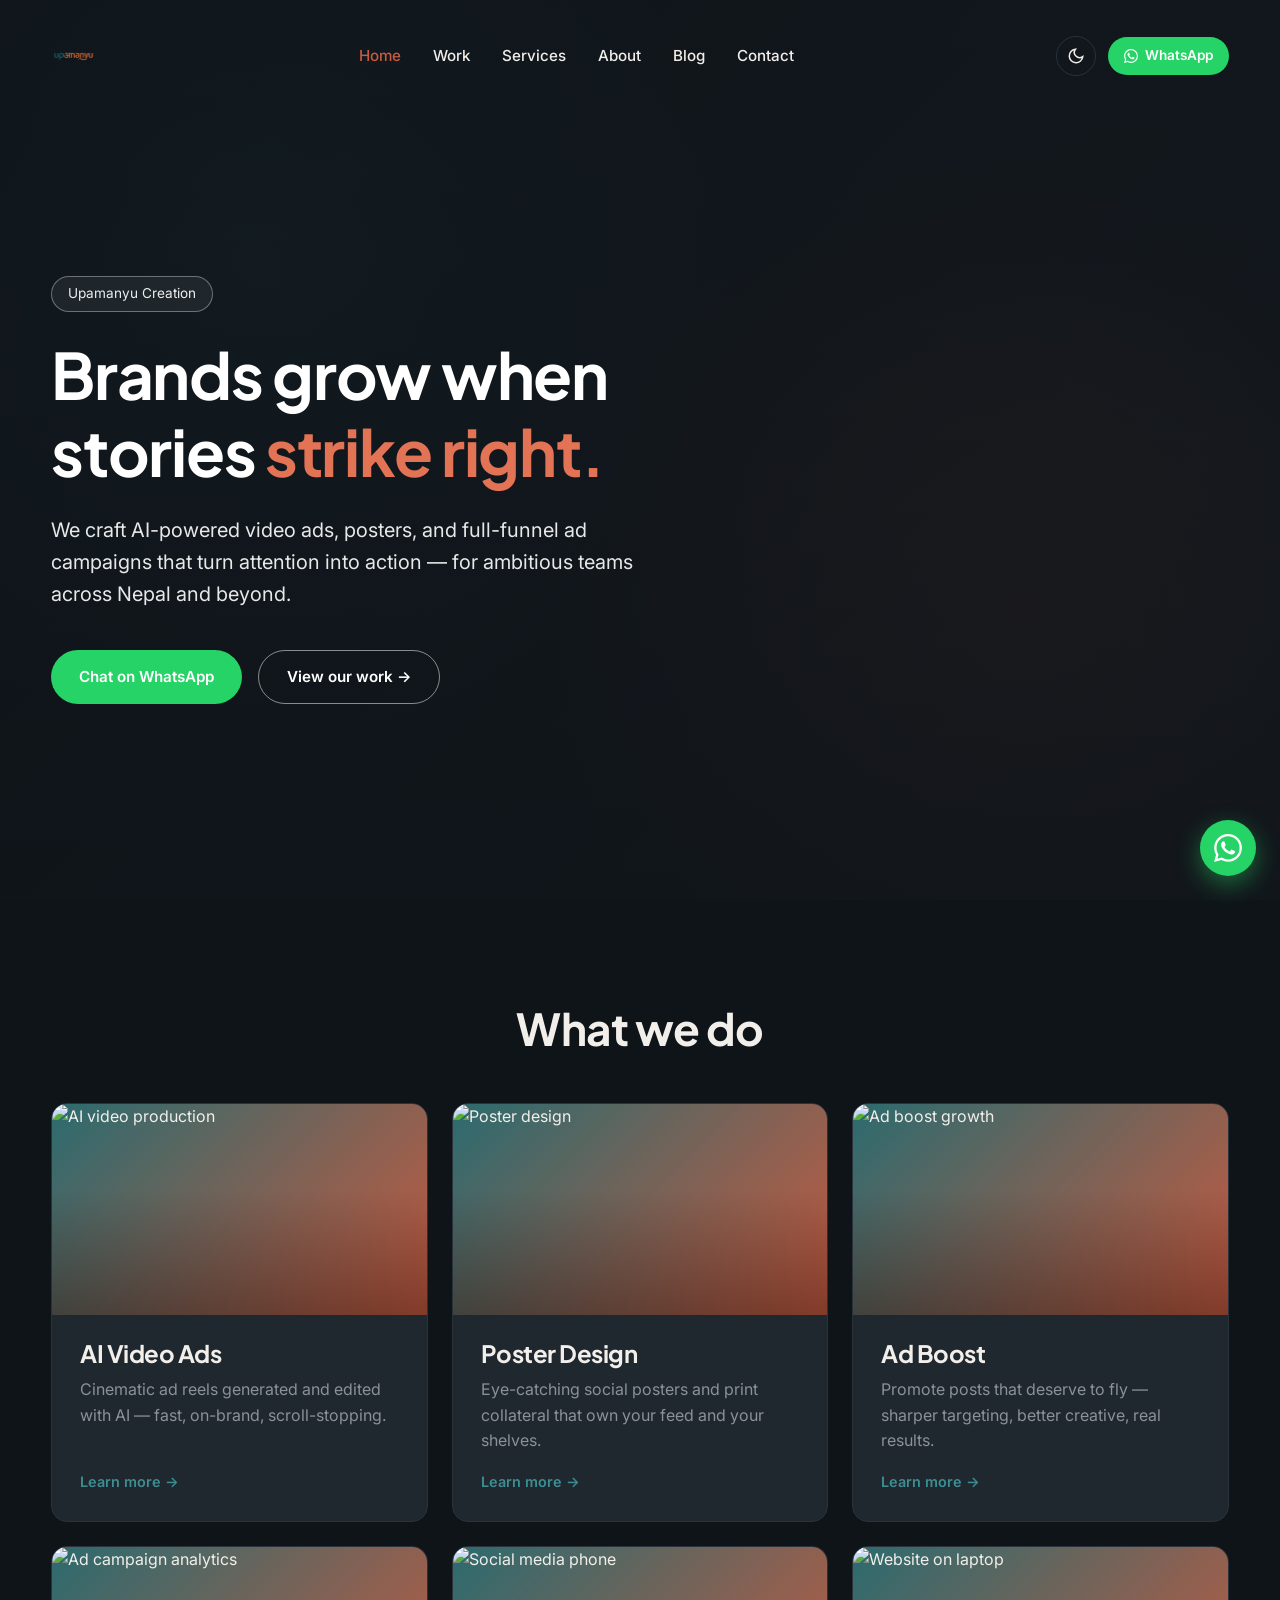
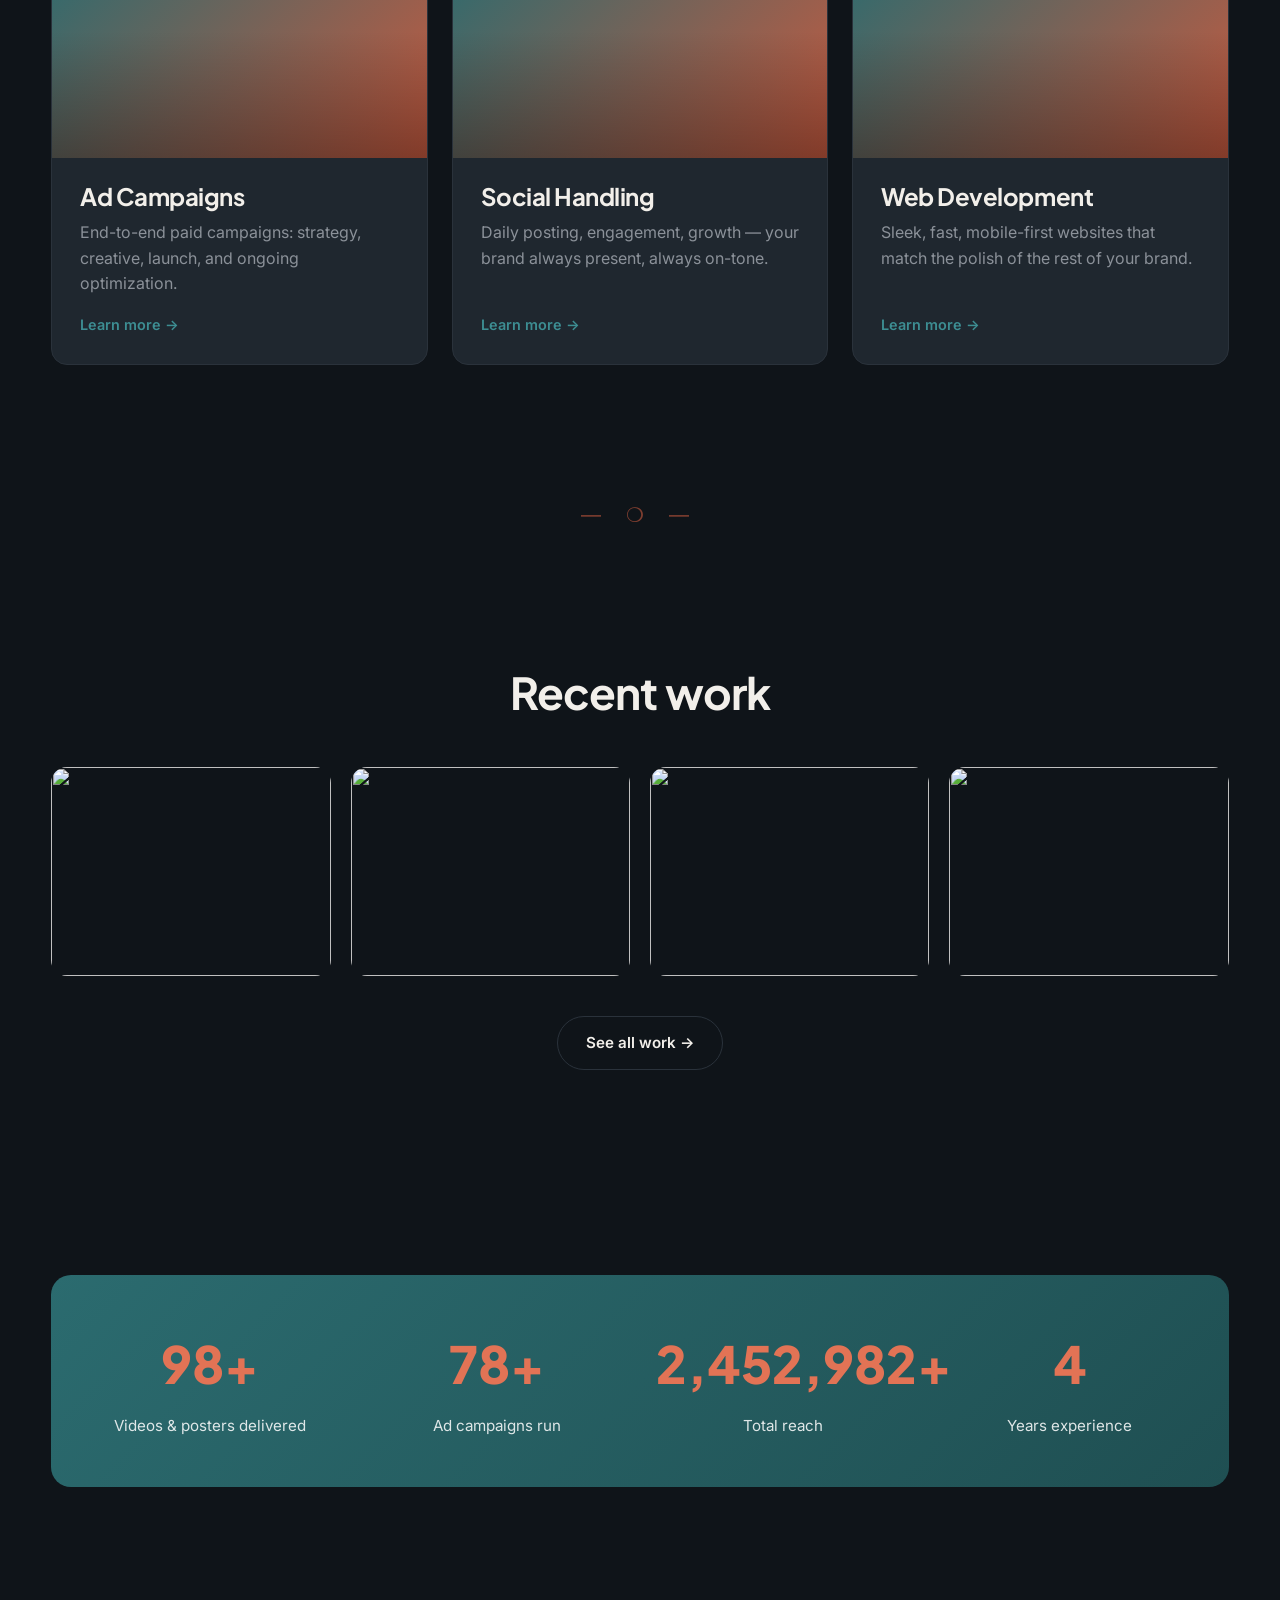
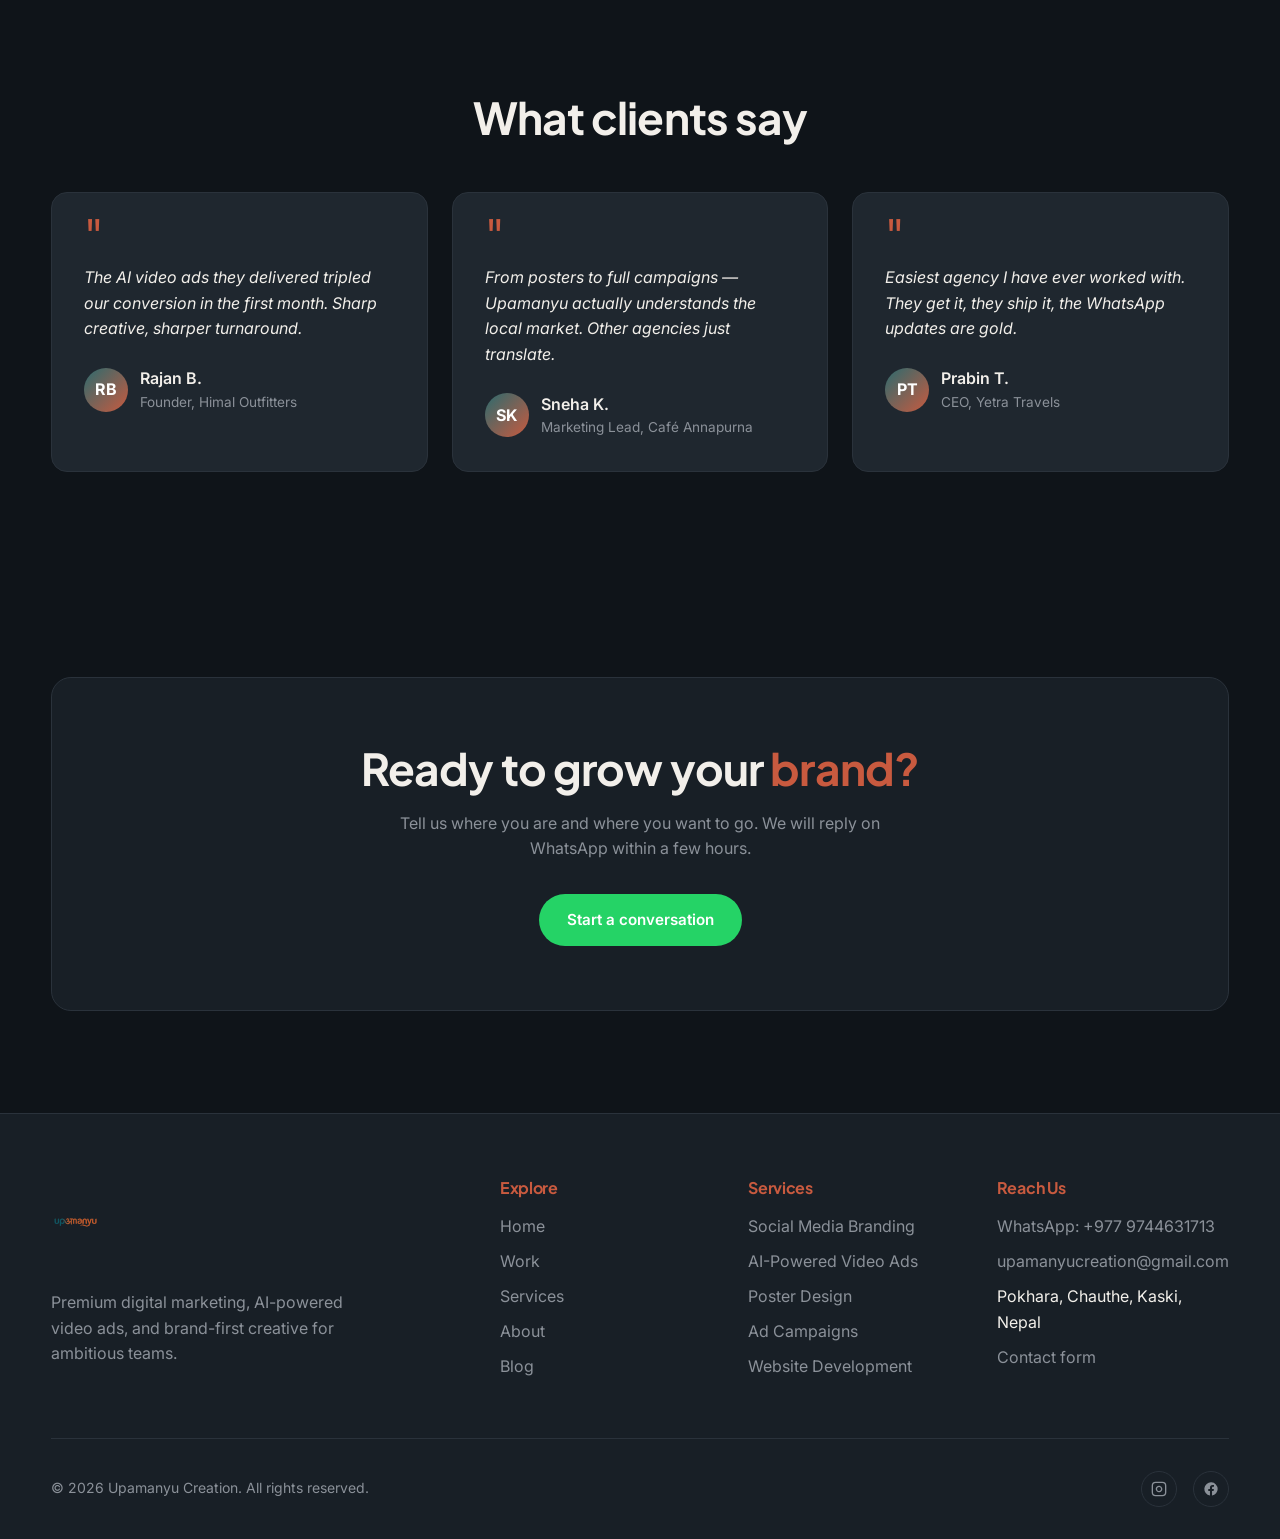
==== commit d1f89d95: "fix: upadated  videos" ====
--- a/index.html
+++ b/index.html
@@ -43,7 +43,7 @@
   <section class="hero">
     <div class="hero-bg"></div>
     <video class="hero-bg-video" autoplay muted loop playsinline preload="metadata" aria-hidden="true">
-      <source src="assets/videos/main-bg.mp4" type="video/mp4">
+      <source src="https://cdn.swoyef.org/videos/main-bg.mp4" type="video/mp4">
     </video>
     <div class="hero-bg-overlay"></div>
     <div class="container">
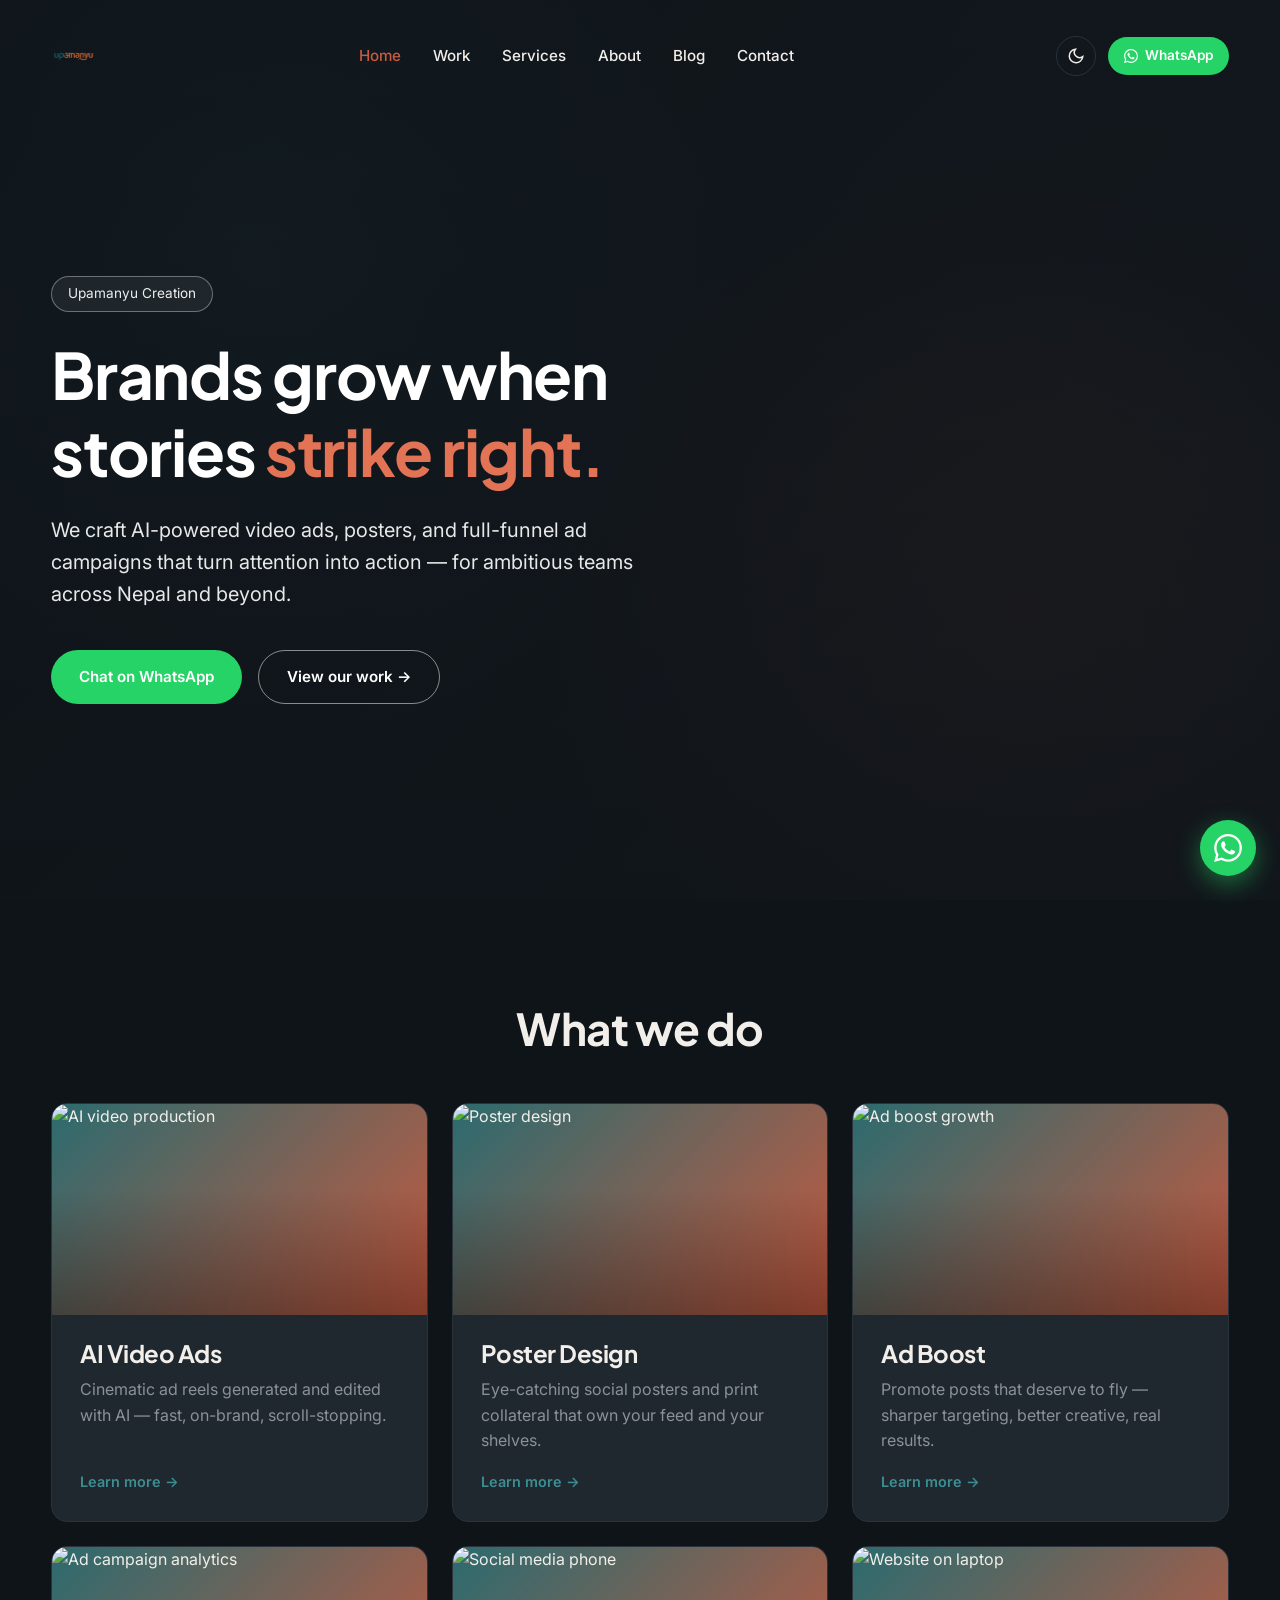
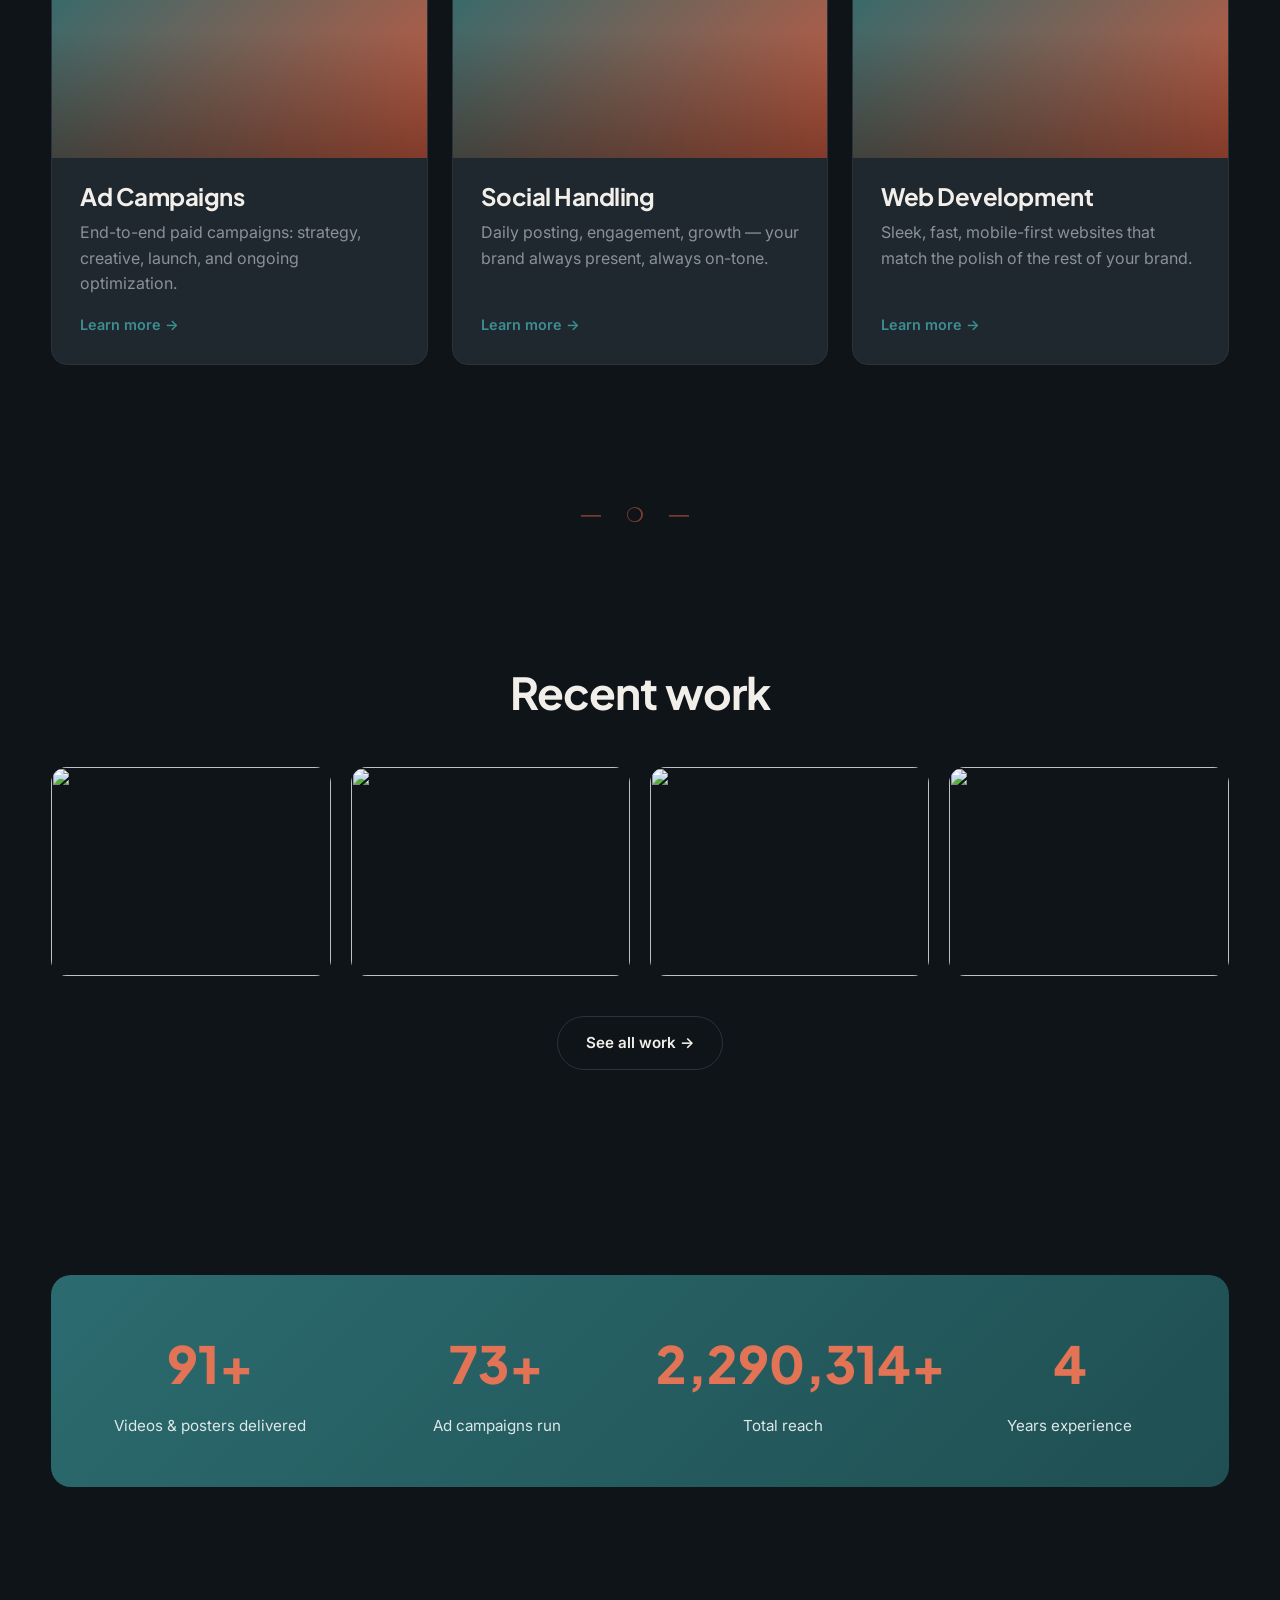
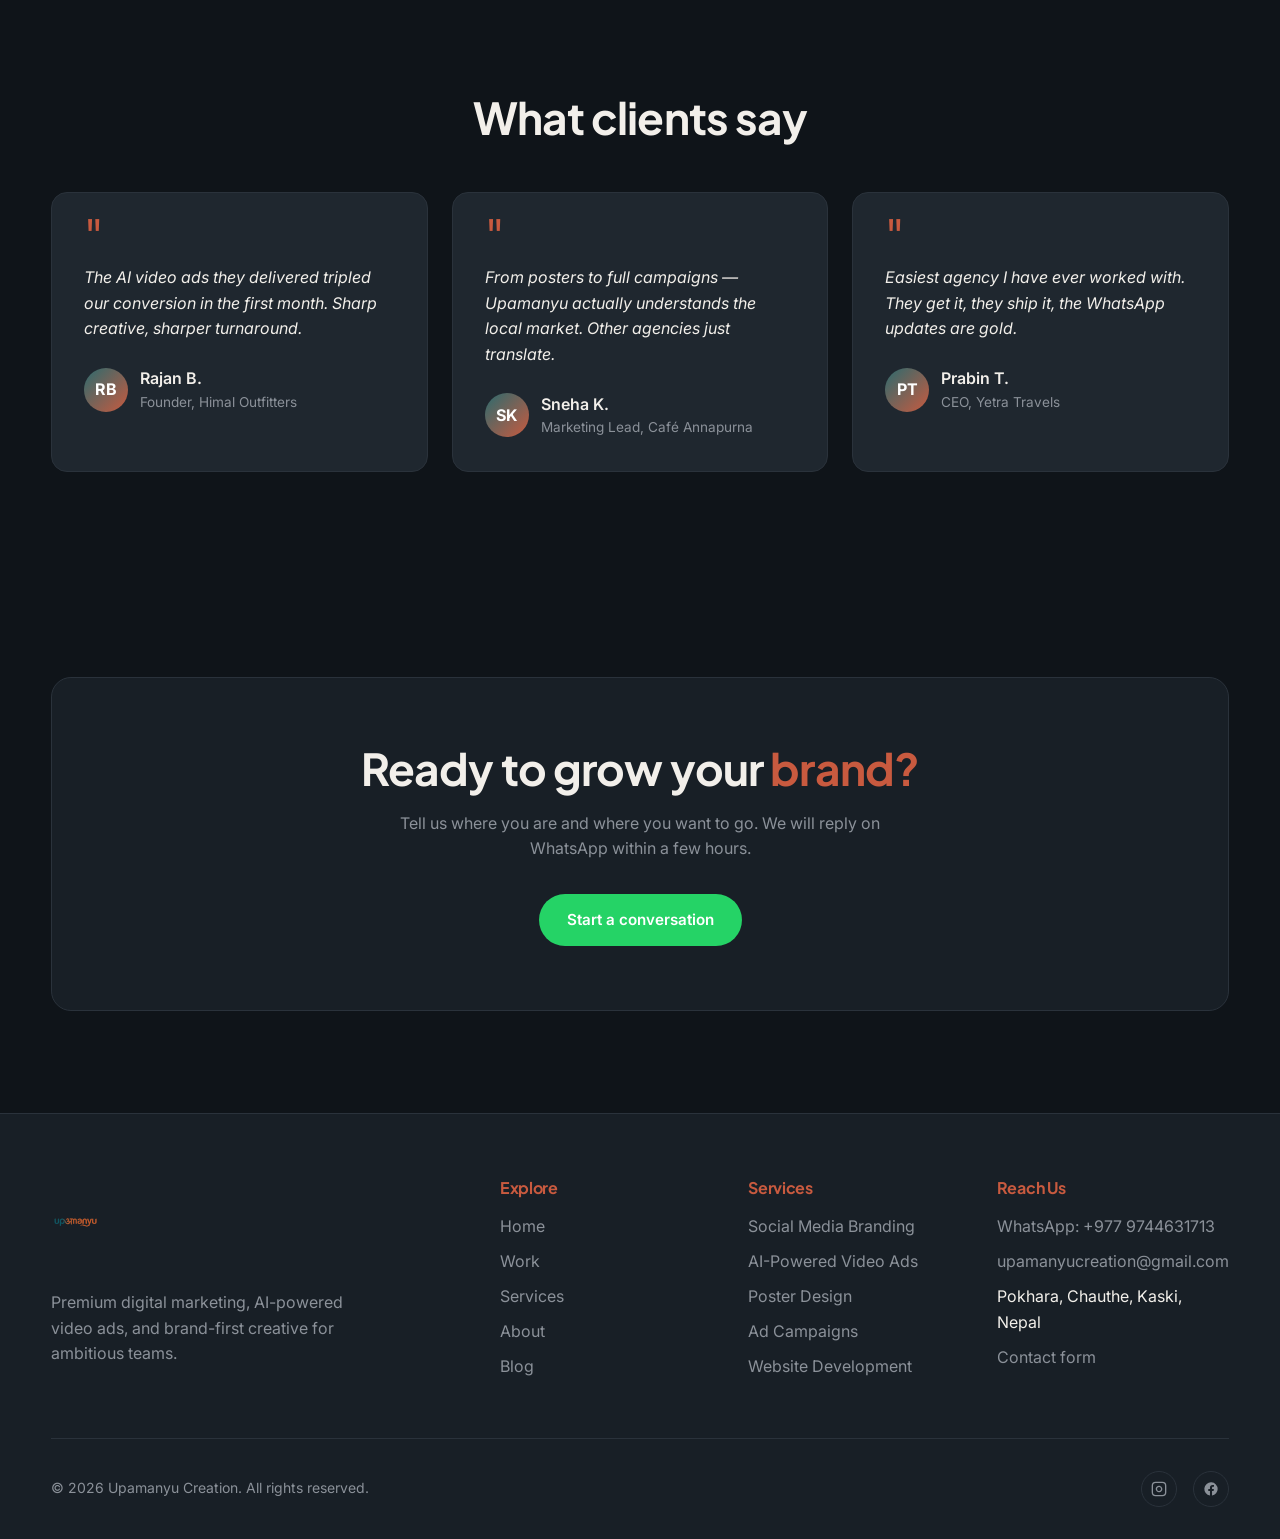
==== commit ed57990b: "fix background videos" ====
--- a/index.html
+++ b/index.html
@@ -43,7 +43,7 @@
   <section class="hero">
     <div class="hero-bg"></div>
     <video class="hero-bg-video" autoplay muted loop playsinline preload="metadata" aria-hidden="true">
-      <source src="https://cdn.swoyef.org/videos/main-bg.mp4" type="video/mp4">
+      <source src="assets/videos/main-bg.mp4" type="video/mp4">
     </video>
     <div class="hero-bg-overlay"></div>
     <div class="container">
